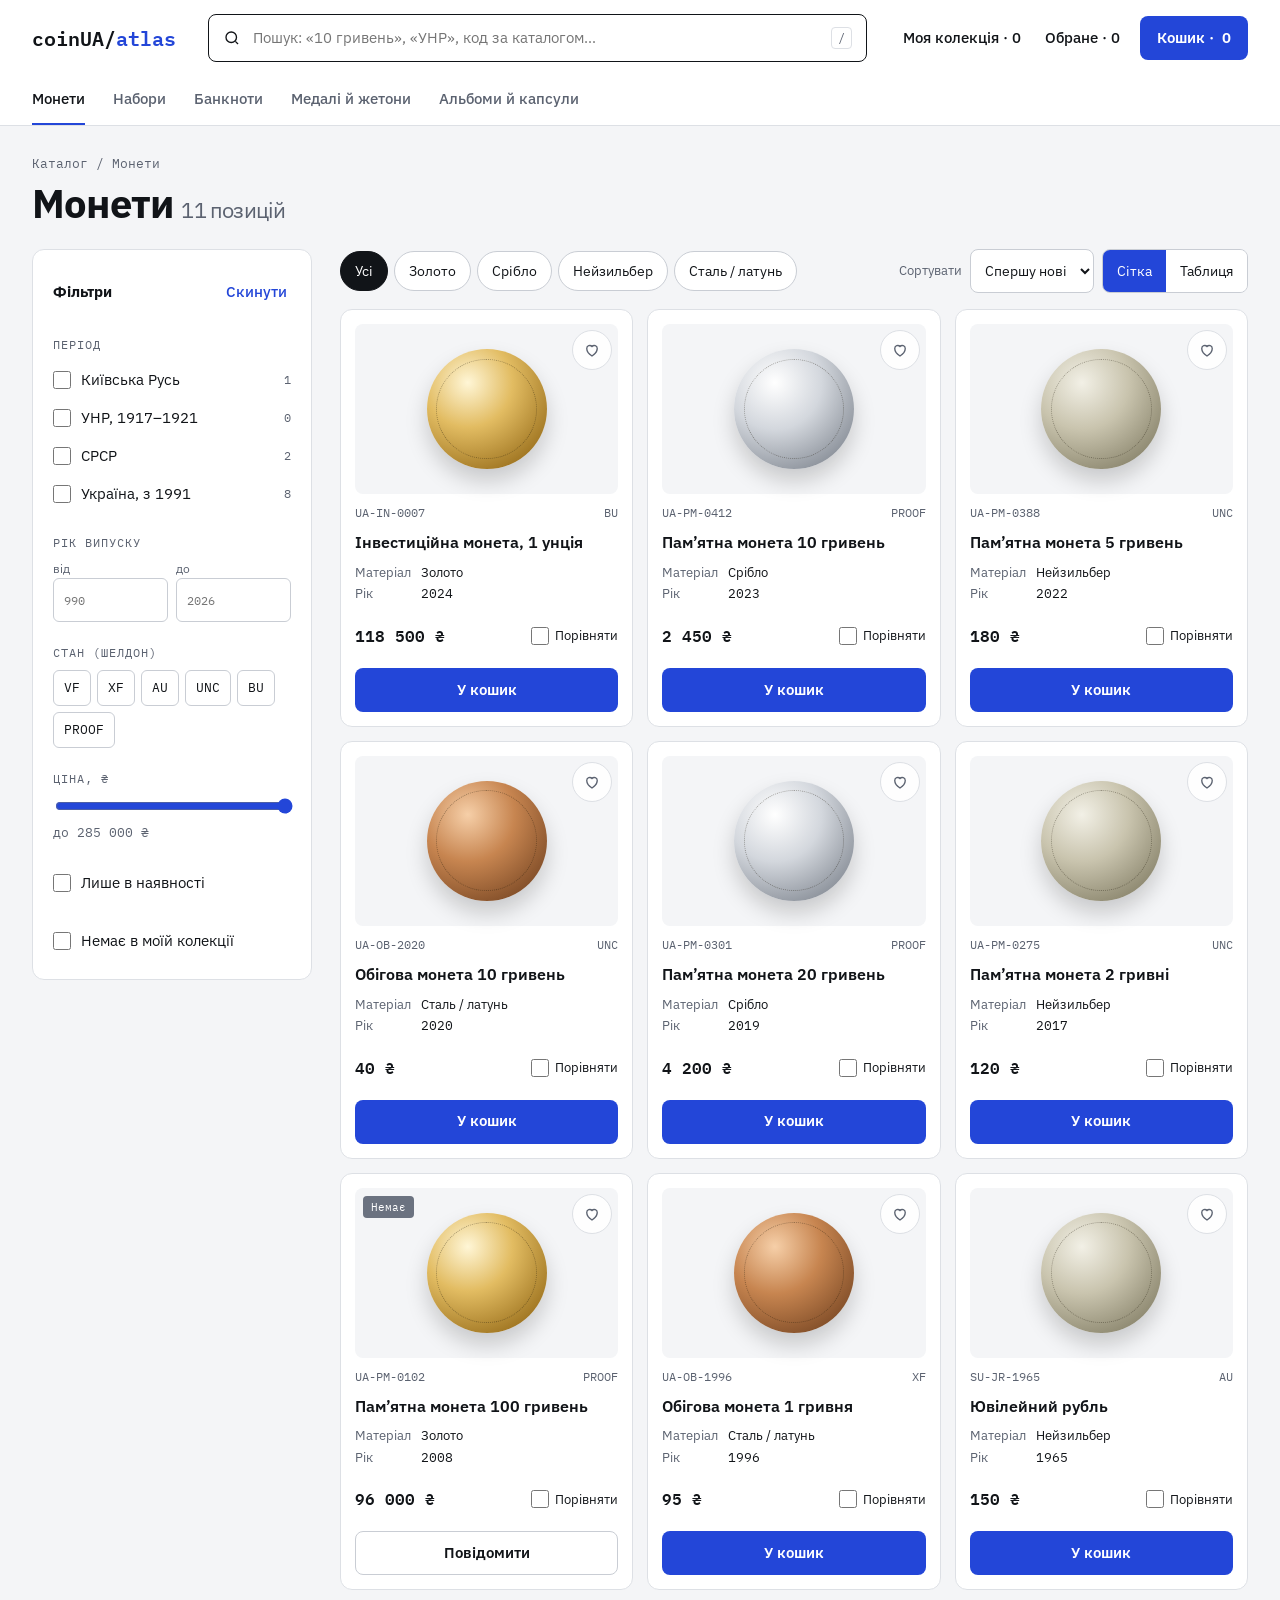
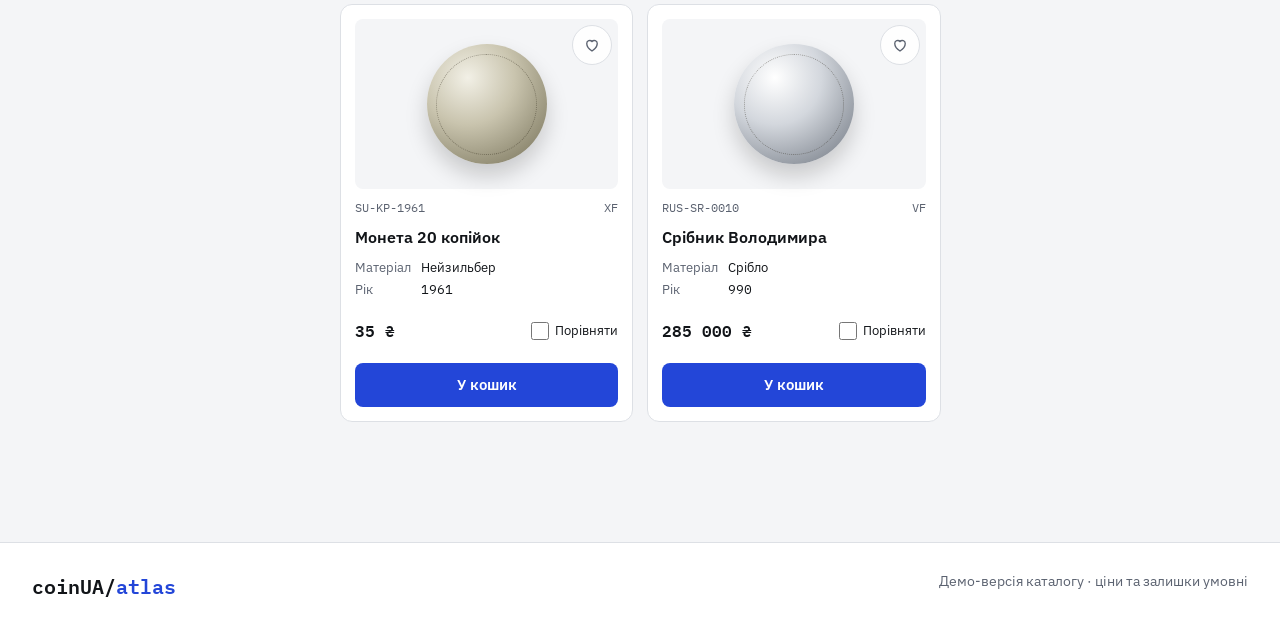
==== index.html @ 9664098b "CoinUA: каталог монет, наборів і банкнот (концепція «Атлас») Статичний сайт: пошук, фільтри, сортува" ====
<!doctype html>
<html lang="uk">
<head>
  <meta charset="utf-8">
  <meta name="viewport" content="width=device-width, initial-scale=1">
  <title>CoinUA — каталог монет, наборів і банкнот</title>
  <meta name="description" content="Інтернет-магазин монет, наборів монет і банкнот з детальним каталогом, фільтрами та порівнянням.">
  <link rel="preconnect" href="https://fonts.googleapis.com">
  <link rel="preconnect" href="https://fonts.gstatic.com" crossorigin>
  <link href="https://fonts.googleapis.com/css2?family=IBM+Plex+Sans:wght@400;500;600;700&family=IBM+Plex+Mono:wght@400;500;600&display=swap" rel="stylesheet">
  <link rel="stylesheet" href="css/styles.css">
</head>
<body>
  <a class="skip-link" href="#results">Перейти до каталогу</a>

  <header class="site-header">
    <div class="container header-top">
      <a href="./" class="logo">coinUA/<span>atlas</span></a>

      <label class="search">
        <svg width="18" height="18" viewBox="0 0 24 24" fill="none" stroke="currentColor" stroke-width="1.8" aria-hidden="true"><circle cx="11" cy="11" r="7"/><path d="M20 20l-3.5-3.5"/></svg>
        <span class="sr-only">Пошук у каталозі</span>
        <input id="search" type="search" placeholder="Пошук: «10 гривень», «УНР», код за каталогом…" autocomplete="off">
        <kbd aria-hidden="true">/</kbd>
      </label>

      <nav class="account" aria-label="Акаунт">
        <button type="button" class="link-btn" id="collectionBtn" aria-pressed="false">Моя колекція · <span data-count="collection">0</span></button>
        <button type="button" class="link-btn" id="favBtn" aria-pressed="false">Обране · <span data-count="fav">0</span></button>
        <button type="button" class="btn btn-primary" id="cartBtn">Кошик · <span data-count="cart">0</span></button>
      </nav>
    </div>
    <div class="container">
      <nav class="tabs" aria-label="Категорії" id="tabs"></nav>
    </div>
  </header>

  <main class="container page">
    <div class="crumbs" id="crumbs">Каталог / Монети</div>
    <div class="page-head">
      <h1><span id="pageTitle">Монети</span> <span class="count" id="resultCount"></span></h1>
      <button type="button" class="btn btn-outline filters-toggle" id="filtersToggle" aria-expanded="false" aria-controls="filters">Фільтри</button>
    </div>

    <div class="layout">
      <aside class="filters" id="filters" aria-label="Фільтри">
        <div class="filters-head">
          <b>Фільтри</b>
          <button type="button" class="link-btn accent" id="resetFilters">Скинути</button>
        </div>

        <fieldset>
          <legend>Період</legend>
          <div id="periodList" class="check-list"></div>
        </fieldset>

        <fieldset>
          <legend>Рік випуску</legend>
          <div class="range-pair">
            <label>від<input type="number" id="yearFrom" inputmode="numeric" placeholder="990"></label>
            <label>до<input type="number" id="yearTo" inputmode="numeric" placeholder="2026"></label>
          </div>
        </fieldset>

        <fieldset>
          <legend>Стан (Шелдон)</legend>
          <div id="gradeList" class="pill-list"></div>
        </fieldset>

        <fieldset>
          <legend>Ціна, ₴</legend>
          <input type="range" id="priceMax" aria-describedby="priceOut">
          <output id="priceOut" class="mono small"></output>
        </fieldset>

        <label class="check"><input type="checkbox" id="inStock"> Лише в наявності</label>
        <label class="check"><input type="checkbox" id="notOwned"> Немає в моїй колекції</label>
      </aside>

      <section class="results" id="results" aria-live="polite">
        <div class="toolbar">
          <div role="group" aria-label="Матеріал" class="chips" id="metalChips"></div>
          <div class="toolbar-right">
            <label class="sort">Сортувати
              <select id="sort">
                <option value="new">Спершу нові</option>
                <option value="price-asc">Ціна ↑</option>
                <option value="price-desc">Ціна ↓</option>
                <option value="year-asc">Рік: старіші</option>
                <option value="year-desc">Рік: новіші</option>
                <option value="name">За назвою</option>
              </select>
            </label>
            <div role="group" aria-label="Вигляд" class="segmented">
              <button type="button" data-view="grid" aria-pressed="true">Сітка</button>
              <button type="button" data-view="table" aria-pressed="false">Таблиця</button>
            </div>
          </div>
        </div>

        <div id="activeFilters" class="active-filters"></div>
        <div id="grid" class="grid"></div>
        <div id="tableWrap" class="table-wrap" hidden>
          <table class="table">
            <thead>
              <tr><th></th><th>Код</th><th>Назва</th><th>Матеріал</th><th>Рік</th><th>Стан</th><th>Ціна</th><th></th></tr>
            </thead>
            <tbody id="tableBody"></tbody>
          </table>
        </div>
        <div id="empty" class="empty" hidden>
          <p><b>Нічого не знайдено.</b> Спробуйте змінити або скинути фільтри.</p>
          <button type="button" class="btn btn-outline" data-action="reset">Скинути фільтри</button>
        </div>
      </section>
    </div>
  </main>

  <div class="compare-bar" id="compareBar" hidden>
    <div class="container compare-inner">
      <span>Обрано для порівняння: <b class="mono" id="compareCount">0</b> з 4</span>
      <div class="compare-actions">
        <button type="button" class="btn btn-ghost-dark" id="compareClear">Очистити</button>
        <button type="button" class="btn btn-light" id="compareOpen">Порівняти</button>
      </div>
    </div>
  </div>

  <footer class="site-footer">
    <div class="container footer-inner">
      <span class="logo">coinUA/<span>atlas</span></span>
      <span>Демо-версія каталогу · ціни та залишки умовні</span>
    </div>
  </footer>

  <!-- Картка товару -->
  <dialog id="productDialog" class="dialog" aria-labelledby="pdTitle">
    <div class="dialog-body" id="productBody"></div>
  </dialog>

  <!-- Порівняння -->
  <dialog id="compareDialog" class="dialog dialog-wide" aria-labelledby="cmpTitle">
    <div class="dialog-body">
      <div class="dialog-head">
        <h2 id="cmpTitle">Порівняння</h2>
        <button type="button" class="icon-btn" data-close aria-label="Закрити">✕</button>
      </div>
      <div class="table-wrap" id="compareTable"></div>
    </div>
  </dialog>

  <!-- Кошик -->
  <div class="drawer-backdrop" id="drawerBackdrop" hidden></div>
  <aside class="drawer" id="cartDrawer" aria-label="Кошик" aria-hidden="true">
    <div class="drawer-head">
      <h2 id="drawerTitle">Кошик</h2>
      <button type="button" class="icon-btn" id="cartClose" aria-label="Закрити кошик">✕</button>
    </div>
    <div class="drawer-content" id="cartContent"></div>
  </aside>

  <div class="toast" id="toast" role="status" aria-live="polite" hidden></div>

  <script src="js/data.js"></script>
  <script src="js/app.js"></script>
</body>
</html>
---- css/styles.css ----
:root {
  --bg: #F4F5F7;
  --surface: #FFFFFF;
  --ink: #111418;
  --muted: #5B6270;
  --line: #DDE0E5;
  --line-soft: #EEF0F3;
  --field: #C9CDD4;
  --accent: #2346D8;
  --accent-dark: #1A33A3;
  --accent-soft: #EDF1FF;
  --danger: #B42318;
  --radius: 12px;
  --sans: 'IBM Plex Sans', system-ui, -apple-system, 'Segoe UI', sans-serif;
  --mono: 'IBM Plex Mono', ui-monospace, Menlo, Consolas, monospace;

  --gold: radial-gradient(circle at 34% 28%, #FFF6D6 0%, #E2BC62 38%, #A47A26 78%, #6E4F12 100%);
  --silver: radial-gradient(circle at 34% 28%, #FFFFFF 0%, #D3D7DD 40%, #8E949D 80%, #5D636B 100%);
  --cuni: radial-gradient(circle at 34% 28%, #F2F0E6 0%, #C9C4AE 40%, #8F8A72 80%, #5E5A47 100%);
  --steel: radial-gradient(circle at 34% 28%, #F6CFA8 0%, #C78550 40%, #84502A 80%, #55311A 100%);
}

*, *::before, *::after { box-sizing: border-box; }
[hidden] { display: none !important; }
html { scroll-behavior: smooth; }
body {
  margin: 0;
  background: var(--bg);
  color: var(--ink);
  font-family: var(--sans);
  font-size: 15px;
  line-height: 1.5;
  -webkit-font-smoothing: antialiased;
}
button, input, select { font: inherit; color: inherit; }
button { cursor: pointer; }
a { color: var(--accent); }
a:hover { color: var(--accent-dark); }
:focus-visible { outline: 2px solid var(--accent); outline-offset: 2px; }

.sr-only { position: absolute; width: 1px; height: 1px; overflow: hidden; clip: rect(0 0 0 0); white-space: nowrap; }
.skip-link { position: absolute; left: -9999px; top: 8px; background: var(--ink); color: #fff; padding: 8px 12px; border-radius: 6px; z-index: 100; }
.skip-link:focus { left: 8px; }
.mono { font-family: var(--mono); }
.small { font-size: 13px; color: var(--muted); }

.container { max-width: 1360px; margin: 0 auto; padding-inline: 32px; }

/* Buttons */
.btn {
  display: inline-flex; align-items: center; justify-content: center; gap: 8px;
  min-height: 44px; padding: 0 16px; border-radius: 8px; border: 1px solid transparent;
  font-weight: 600; text-decoration: none; white-space: nowrap;
  transition: background .15s, border-color .15s, color .15s;
}
.btn-primary { background: var(--accent); color: #fff; }
.btn-primary:hover { background: var(--accent-dark); color: #fff; }
.btn-primary:disabled { background: var(--field); cursor: not-allowed; }
.btn-outline { background: var(--surface); border-color: var(--field); }
.btn-outline:hover { border-color: var(--ink); }
.btn-light { background: #fff; color: var(--ink); }
.btn-ghost-dark { background: none; color: #fff; border-color: #5B6270; }
.btn-block { width: 100%; }
.link-btn { background: none; border: 0; padding: 0 4px; min-height: 44px; font-weight: 500; color: var(--ink); }
.link-btn:hover, .link-btn[aria-pressed="true"] { color: var(--accent); }
.link-btn.accent { color: var(--accent); }
.icon-btn { width: 44px; height: 44px; border-radius: 8px; border: 1px solid var(--line); background: var(--surface); display: inline-flex; align-items: center; justify-content: center; font-size: 16px; }
.icon-btn:hover { border-color: var(--ink); }

/* Header */
.site-header { background: var(--surface); border-bottom: 1px solid var(--line); position: sticky; top: 0; z-index: 20; }
.header-top { display: flex; flex-wrap: wrap; align-items: center; gap: 12px 32px; padding-block: 14px; }
.logo { font-family: var(--mono); font-weight: 600; font-size: 20px; color: var(--ink); text-decoration: none; }
.logo span { color: var(--accent); }
.logo:hover { color: var(--ink); }
.search {
  flex: 1 1 420px; display: flex; align-items: center; gap: 10px; height: 48px; padding: 0 14px;
  border: 1.5px solid var(--ink); border-radius: 8px; background: var(--surface);
}
.search:focus-within { border-color: var(--accent); box-shadow: 0 0 0 3px var(--accent-soft); }
.search input { flex: 1; min-width: 0; border: 0; outline: none; background: none; }
.search kbd { font-family: var(--mono); font-size: 12px; color: var(--muted); border: 1px solid var(--line); border-radius: 4px; padding: 1px 6px; }
.account { display: flex; align-items: center; gap: 16px; }
.tabs { display: flex; gap: 4px 28px; overflow-x: auto; scrollbar-width: none; }
.tabs::-webkit-scrollbar { display: none; }
.tab {
  background: none; border: 0; border-bottom: 2px solid transparent; padding: 12px 0; min-height: 44px;
  color: var(--muted); font-weight: 500; white-space: nowrap;
}
.tab:hover { color: var(--ink); }
.tab[aria-current="page"] { color: var(--ink); border-bottom-color: var(--accent); }

/* Page */
.page { padding-top: 28px; padding-bottom: 120px; }
.crumbs { font-family: var(--mono); font-size: 13px; color: var(--muted); margin-bottom: 8px; }
.page-head { display: flex; align-items: center; justify-content: space-between; gap: 16px; margin-bottom: 24px; }
.page-head h1 { margin: 0; font-size: 40px; font-weight: 700; letter-spacing: -0.02em; line-height: 1.1; }
.page-head .count { font-weight: 400; color: var(--muted); font-size: 22px; white-space: nowrap; }
.filters-toggle { display: none; }

.layout { display: flex; gap: 28px; align-items: flex-start; }

/* Filters */
.filters {
  flex: 0 0 280px; position: sticky; top: 140px;
  max-height: calc(100vh - 160px); overflow-y: auto;
  background: var(--surface); border: 1px solid var(--line); border-radius: var(--radius);
  padding: 20px; display: flex; flex-direction: column; gap: 22px;
}
.filters-head { display: flex; justify-content: space-between; align-items: center; }
fieldset { border: 0; padding: 0; margin: 0; min-width: 0; }
legend { font-family: var(--mono); font-size: 12px; text-transform: uppercase; letter-spacing: .08em; color: var(--muted); margin-bottom: 8px; padding: 0; }
.check-list { display: flex; flex-direction: column; gap: 2px; }
.check { display: flex; align-items: center; gap: 10px; min-height: 36px; cursor: pointer; }
.check input, .cmp input { width: 18px; height: 18px; accent-color: var(--accent); margin: 0; }
.check .num { margin-left: auto; font-family: var(--mono); font-size: 12px; color: var(--muted); }
.range-pair { display: flex; gap: 8px; }
.range-pair label { flex: 1; font-size: 12px; color: var(--muted); }
.range-pair input { width: 100%; height: 44px; border: 1px solid var(--field); border-radius: 6px; padding: 0 10px; font-family: var(--mono); background: var(--surface); }
.pill-list { display: flex; flex-wrap: wrap; gap: 6px; }
.pill {
  min-height: 36px; padding: 0 10px; border-radius: 6px; border: 1px solid var(--field); background: var(--surface);
  font-family: var(--mono); font-size: 13px;
}
.pill[aria-pressed="true"] { border: 1.5px solid var(--accent); background: var(--accent-soft); color: var(--accent); }
input[type="range"] { width: 100%; accent-color: var(--accent); }

/* Results */
.results { flex: 1 1 auto; min-width: 0; display: flex; flex-direction: column; gap: 16px; }
.toolbar { display: flex; flex-wrap: wrap; justify-content: space-between; gap: 12px; align-items: center; }
.toolbar-right { display: flex; gap: 8px; align-items: center; flex-wrap: wrap; }
.chips { display: flex; flex-wrap: wrap; gap: 6px; }
.chip { min-height: 40px; padding: 0 14px; border-radius: 999px; background: var(--surface); border: 1px solid var(--field); font-size: 14px; }
.chip:hover { border-color: var(--ink); }
.chip[aria-pressed="true"] { background: var(--ink); color: #fff; border-color: var(--ink); }
.sort { font-size: 13px; color: var(--muted); display: flex; align-items: center; gap: 8px; }
.sort select { height: 44px; border: 1px solid var(--field); border-radius: 8px; padding: 0 10px; background: var(--surface); color: var(--ink); font-size: 14px; }
.segmented { display: flex; border: 1px solid var(--field); border-radius: 8px; overflow: hidden; }
.segmented button { height: 42px; padding: 0 14px; border: 0; background: var(--surface); font-size: 14px; }
.segmented button[aria-pressed="true"] { background: var(--accent); color: #fff; }

.active-filters { display: flex; flex-wrap: wrap; gap: 6px; }
.active-filters:empty { display: none; }
.tag { display: inline-flex; align-items: center; gap: 6px; min-height: 32px; padding: 0 6px 0 12px; border-radius: 999px; background: var(--accent-soft); color: var(--accent); border: 0; font-size: 13px; }
.tag span { font-size: 15px; line-height: 1; padding: 0 4px; }

.grid { display: grid; grid-template-columns: repeat(auto-fill, minmax(220px, 1fr)); gap: 14px; }
.card {
  position: relative; background: var(--surface); border: 1px solid var(--line); border-radius: var(--radius);
  padding: 14px; display: flex; flex-direction: column; gap: 10px; transition: border-color .15s, box-shadow .15s;
}
.card:hover { border-color: var(--field); box-shadow: 0 6px 20px rgba(17,20,24,.06); }
.card-media { height: 170px; background: var(--bg); border-radius: 8px; display: flex; align-items: center; justify-content: center; border: 0; width: 100%; padding: 0; position: relative; }
.card-meta { font-family: var(--mono); font-size: 12px; color: var(--muted); display: flex; justify-content: space-between; gap: 8px; }
.card h3 { margin: 0; font-size: 16px; font-weight: 600; line-height: 1.3; }
.card h3 button { all: unset; cursor: pointer; }
.card h3 button:hover { color: var(--accent); }
.card h3 button:focus-visible { outline: 2px solid var(--accent); outline-offset: 2px; border-radius: 2px; }
.specs { margin: 0; display: grid; grid-template-columns: auto 1fr; gap: 2px 10px; font-size: 13px; }
.specs dt { color: var(--muted); }
.specs dd { margin: 0; }
.card-foot { margin-top: auto; display: flex; justify-content: space-between; align-items: center; gap: 8px; }
.price { font-family: var(--mono); font-weight: 600; font-size: 16px; }
.cmp { display: flex; align-items: center; gap: 6px; font-size: 13px; min-height: 44px; cursor: pointer; }
.card-actions { display: flex; gap: 8px; }
.card-actions .btn { flex: 1; }
.fav-btn { position: absolute; top: 20px; right: 20px; z-index: 1; width: 40px; height: 40px; border-radius: 50%; background: rgba(255,255,255,.9); border: 1px solid var(--line); display: inline-flex; align-items: center; justify-content: center; color: var(--muted); }
.fav-btn[aria-pressed="true"] { color: var(--danger); }
.fav-btn[aria-pressed="true"] svg { fill: currentColor; }
.badge { position: absolute; left: 8px; top: 8px; font-family: var(--mono); font-size: 11px; padding: 3px 8px; border-radius: 4px; background: var(--ink); color: #fff; }
.badge.out { background: #6B7280; }
.badge.owned { left: auto; right: 8px; top: auto; bottom: 8px; background: var(--accent); }

/* Item visuals */
.coin { width: 120px; height: 120px; border-radius: 50%; box-shadow: 0 12px 22px rgba(0,0,0,.18); display: flex; align-items: center; justify-content: center; }
.coin::after { content: ''; width: 84%; height: 84%; border-radius: 50%; border: 1.5px dotted rgba(30,24,10,.35); }
.coin.gold { background: var(--gold); }
.coin.silver { background: var(--silver); }
.coin.cuni { background: var(--cuni); }
.coin.steel { background: var(--steel); }
.note { width: 180px; height: 90px; border-radius: 4px; box-shadow: 0 12px 22px rgba(0,0,0,.15); position: relative;
  background: repeating-linear-gradient(135deg, hsl(var(--h) 45% 82%) 0 6px, hsl(var(--h) 40% 74%) 6px 12px); }
.note::after { content: ''; position: absolute; inset: 8px; border: 1px solid rgba(0,0,0,.18); border-radius: 2px; }
.set { width: 180px; height: 120px; border-radius: 10px; background: var(--ink); display: grid; grid-template-columns: repeat(3, 36px); gap: 10px; align-content: center; justify-content: center; box-shadow: 0 12px 22px rgba(0,0,0,.18); }
.set i { width: 36px; height: 36px; border-radius: 50%; }
.set i:nth-child(3n+1) { background: var(--silver); }
.set i:nth-child(3n+2) { background: var(--steel); }
.set i:nth-child(3n) { background: var(--gold); }
.album { width: 120px; height: 140px; border-radius: 6px 12px 12px 6px; background: #1F2A44; box-shadow: 0 12px 22px rgba(0,0,0,.2); position: relative; }
.album::before { content: ''; position: absolute; left: 10px; top: 0; bottom: 0; width: 3px; background: rgba(255,255,255,.2); }
.album::after { content: ''; position: absolute; inset: 30px 24px; border: 1.5px solid #C9A45C; border-radius: 4px; }
.thumb { transform: scale(.34); transform-origin: center; }
.thumb-cell { width: 56px; height: 44px; display: flex; align-items: center; justify-content: center; overflow: hidden; }
.big .coin { width: 240px; height: 240px; }
.big .note { width: 320px; height: 160px; }
.big .set { transform: scale(1.5); }
.big .album { transform: scale(1.4); }

/* Table */
.table-wrap { background: var(--surface); border: 1px solid var(--line); border-radius: var(--radius); overflow-x: auto; }
.table { width: 100%; border-collapse: collapse; font-size: 14px; min-width: 760px; }
.table th { text-align: left; font-family: var(--mono); font-size: 12px; color: var(--muted); text-transform: uppercase; letter-spacing: .06em; font-weight: 500; padding: 12px 14px; border-bottom: 1px solid var(--line); white-space: nowrap; }
.table td { padding: 8px 14px; border-bottom: 1px solid var(--line-soft); vertical-align: middle; }
.table tr:last-child td { border-bottom: 0; }
.table .mono { color: var(--muted); }
.table .name-btn { all: unset; cursor: pointer; font-weight: 600; }
.table .name-btn:hover { color: var(--accent); }
.table .name-btn:focus-visible { outline: 2px solid var(--accent); }

.empty { background: var(--surface); border: 1px dashed var(--field); border-radius: var(--radius); padding: 48px; text-align: center; }

/* Compare bar */
.compare-bar { position: fixed; left: 0; right: 0; bottom: 0; background: var(--ink); color: #fff; z-index: 30; }
.compare-inner { padding-block: 12px; display: flex; flex-wrap: wrap; gap: 12px 24px; align-items: center; justify-content: space-between; }
.compare-actions { display: flex; gap: 8px; }

/* Footer */
.site-footer { border-top: 1px solid var(--line); background: var(--surface); }
.footer-inner { padding-block: 28px; display: flex; flex-wrap: wrap; justify-content: space-between; gap: 12px; color: var(--muted); font-size: 14px; }

/* Dialogs */
.dialog { border: 0; padding: 0; border-radius: 16px; width: min(920px, calc(100vw - 32px)); max-height: calc(100vh - 48px); box-shadow: 0 24px 80px rgba(0,0,0,.25); }
.dialog-wide { width: min(1100px, calc(100vw - 32px)); }
.dialog::backdrop { background: rgba(17,20,24,.5); }
.dialog-body { padding: 28px; }
.dialog-head { display: flex; justify-content: space-between; align-items: center; gap: 16px; margin-bottom: 16px; }
.dialog-head h2 { margin: 0; font-size: 24px; }
.pd { display: flex; flex-wrap: wrap; gap: 32px; }
.pd-media { flex: 1 1 340px; min-height: 340px; background: var(--bg); border-radius: 12px; display: flex; align-items: center; justify-content: center; }
.pd-info { flex: 1 1 340px; display: flex; flex-direction: column; gap: 14px; min-width: 0; }
.pd-info h2 { margin: 0; font-size: 28px; line-height: 1.15; letter-spacing: -0.01em; }
.pd-info .specs { font-size: 14px; gap: 6px 16px; padding: 14px 0; border-block: 1px solid var(--line); }
.pd-price { font-family: var(--mono); font-size: 28px; font-weight: 600; }
.stock-ok { color: #067647; font-size: 14px; }
.stock-no { color: var(--danger); font-size: 14px; }
.pd-actions { display: flex; flex-wrap: wrap; gap: 8px; }
.pd-actions .btn-primary { flex: 1 1 200px; }
.compare-table th:first-child, .compare-table td:first-child { color: var(--muted); font-family: var(--mono); font-size: 12px; text-transform: uppercase; white-space: nowrap; }
.compare-table td { min-width: 180px; }
.compare-table .diff { background: #FFF8E6; }

/* Drawer */
.drawer-backdrop { position: fixed; inset: 0; background: rgba(17,20,24,.45); z-index: 40; }
.drawer {
  position: fixed; top: 0; right: 0; bottom: 0; width: min(440px, 100vw); background: var(--surface); z-index: 41;
  display: flex; flex-direction: column; transform: translateX(100%); transition: transform .25s ease; visibility: hidden;
}
.drawer.open { transform: none; visibility: visible; }
.drawer-head { display: flex; justify-content: space-between; align-items: center; padding: 20px 24px; border-bottom: 1px solid var(--line); }
.drawer-head h2 { margin: 0; font-size: 22px; }
.drawer-content { flex: 1; overflow-y: auto; padding: 16px 24px 24px; display: flex; flex-direction: column; gap: 16px; }
.cart-item { display: grid; grid-template-columns: 56px 1fr auto; gap: 12px; align-items: center; padding-bottom: 14px; border-bottom: 1px solid var(--line-soft); }
.cart-item .name { font-weight: 600; font-size: 14px; line-height: 1.3; }
.qty { display: inline-flex; align-items: center; border: 1px solid var(--field); border-radius: 8px; margin-top: 6px; }
.qty button { width: 36px; height: 36px; border: 0; background: none; font-size: 16px; }
.qty span { min-width: 28px; text-align: center; font-family: var(--mono); }
.remove { background: none; border: 0; color: var(--muted); font-size: 13px; min-height: 36px; text-decoration: underline; }
.cart-total { display: flex; justify-content: space-between; align-items: baseline; font-size: 18px; padding-top: 4px; }
.cart-total b { font-family: var(--mono); font-size: 22px; }
.form { display: flex; flex-direction: column; gap: 14px; }
.field { display: flex; flex-direction: column; gap: 6px; font-size: 13px; color: var(--muted); }
.field input, .field select { height: 46px; border: 1px solid var(--field); border-radius: 8px; padding: 0 12px; color: var(--ink); background: var(--surface); font-size: 15px; }
.field input:invalid:not(:placeholder-shown) { border-color: var(--danger); }
.radio-group { display: flex; flex-direction: column; gap: 6px; border: 0; padding: 0; margin: 0; }
.radio { display: flex; align-items: center; gap: 10px; min-height: 44px; padding: 0 12px; border: 1px solid var(--field); border-radius: 8px; cursor: pointer; color: var(--ink); font-size: 15px; }
.radio:has(input:checked) { border-color: var(--accent); background: var(--accent-soft); }
.radio input { accent-color: var(--accent); }
.success { text-align: center; padding: 40px 0; display: flex; flex-direction: column; gap: 12px; align-items: center; }
.success .check-icon { width: 64px; height: 64px; border-radius: 50%; background: var(--accent-soft); color: var(--accent); display: flex; align-items: center; justify-content: center; }

/* Toast */
.toast { position: fixed; left: 50%; bottom: 88px; transform: translateX(-50%); background: var(--ink); color: #fff; padding: 12px 18px; border-radius: 10px; z-index: 60; font-size: 14px; box-shadow: 0 10px 30px rgba(0,0,0,.25); }

/* Responsive */
@media (max-width: 960px) {
  .container { padding-inline: 20px; }
  .filters-toggle { display: inline-flex; }
  .layout { display: block; }
  .filters { position: static; max-height: none; margin-bottom: 20px; display: none; }
  .filters.open { display: flex; }
  .page-head h1 { font-size: 30px; }
  .page-head .count { font-size: 18px; }
  .site-header { position: static; }
}
@media (max-width: 560px) {
  .account { width: 100%; justify-content: space-between; gap: 8px; }
  .search kbd { display: none; }
  .grid { grid-template-columns: repeat(2, minmax(0, 1fr)); gap: 10px; }
  .card { padding: 10px; }
  .card-media { height: 130px; }
  .coin { width: 90px; height: 90px; }
  .note { width: 130px; height: 66px; }
  .set { transform: scale(.75); }
  .card-foot { flex-direction: column; align-items: stretch; }
  .dialog-body { padding: 20px; }
  .toolbar-right { width: 100%; justify-content: space-between; }
}
@media (prefers-reduced-motion: reduce) {
  * { transition: none !important; scroll-behavior: auto !important; }
}
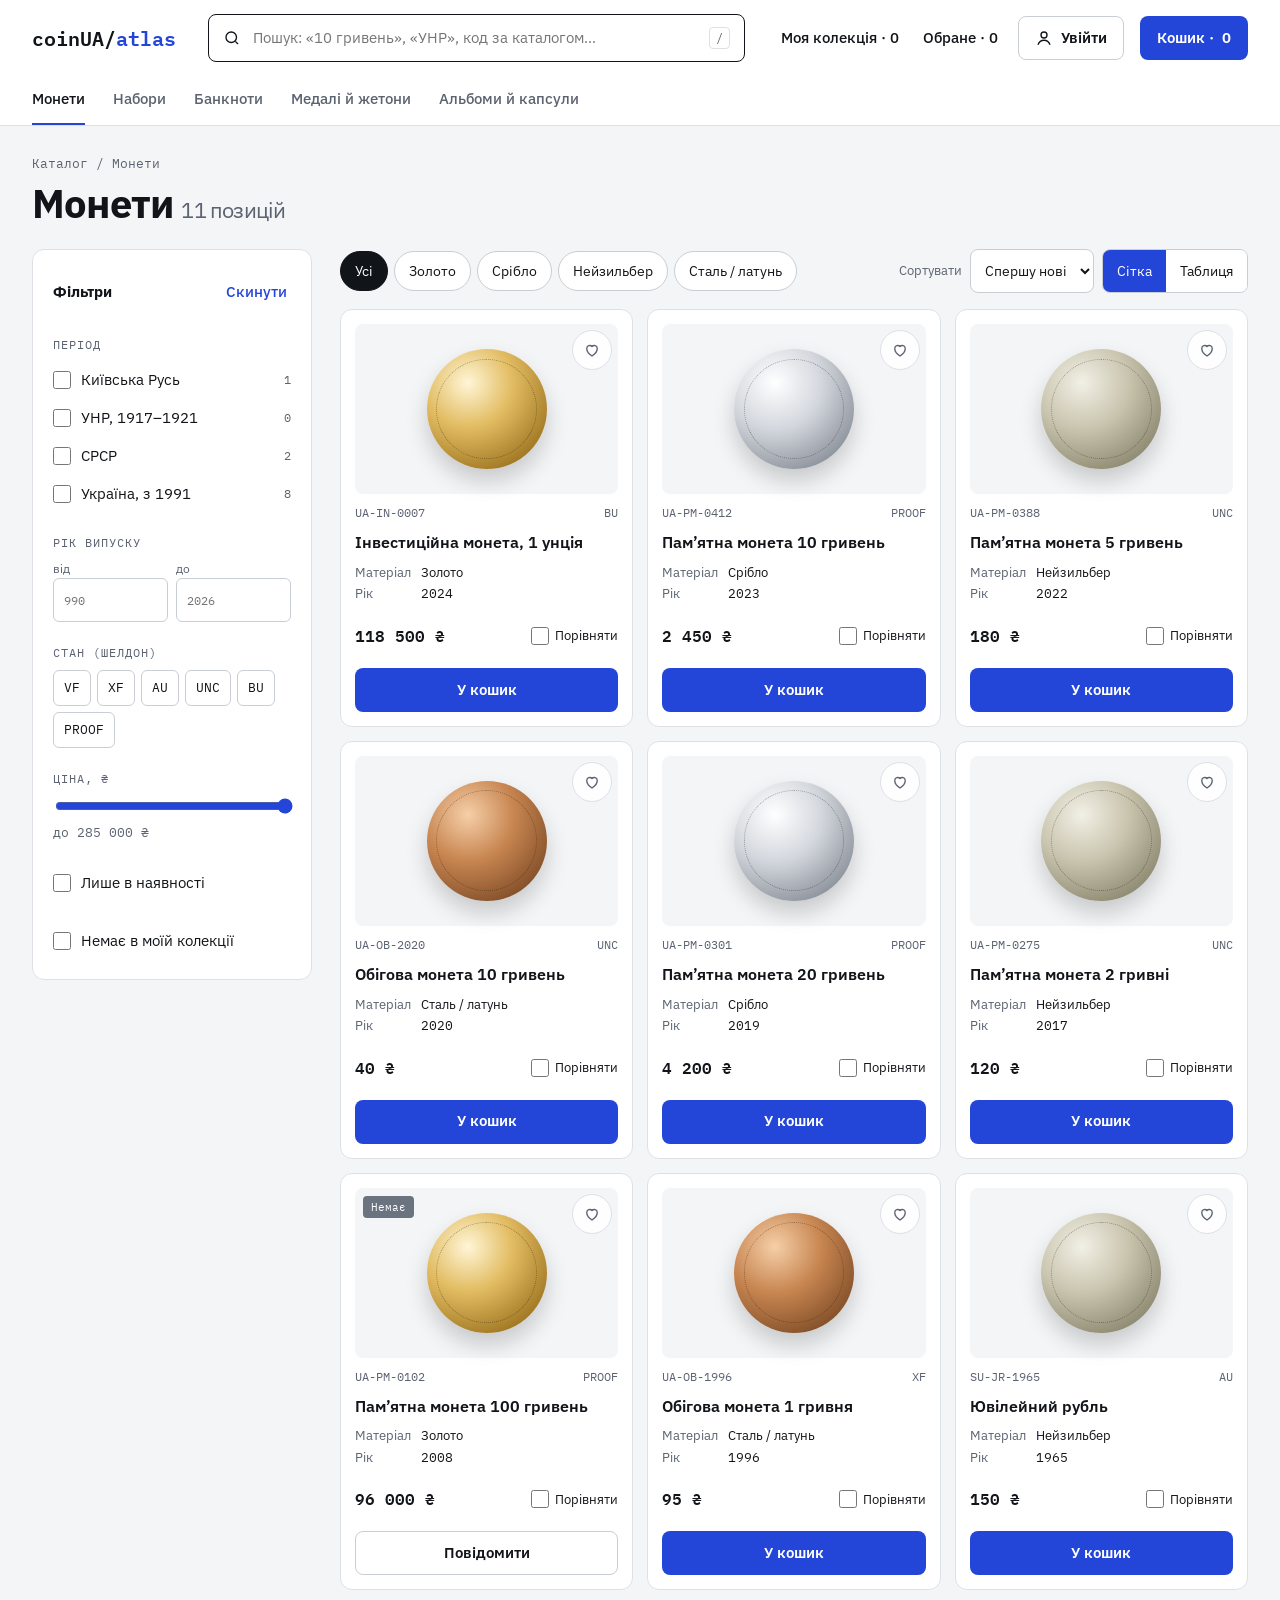
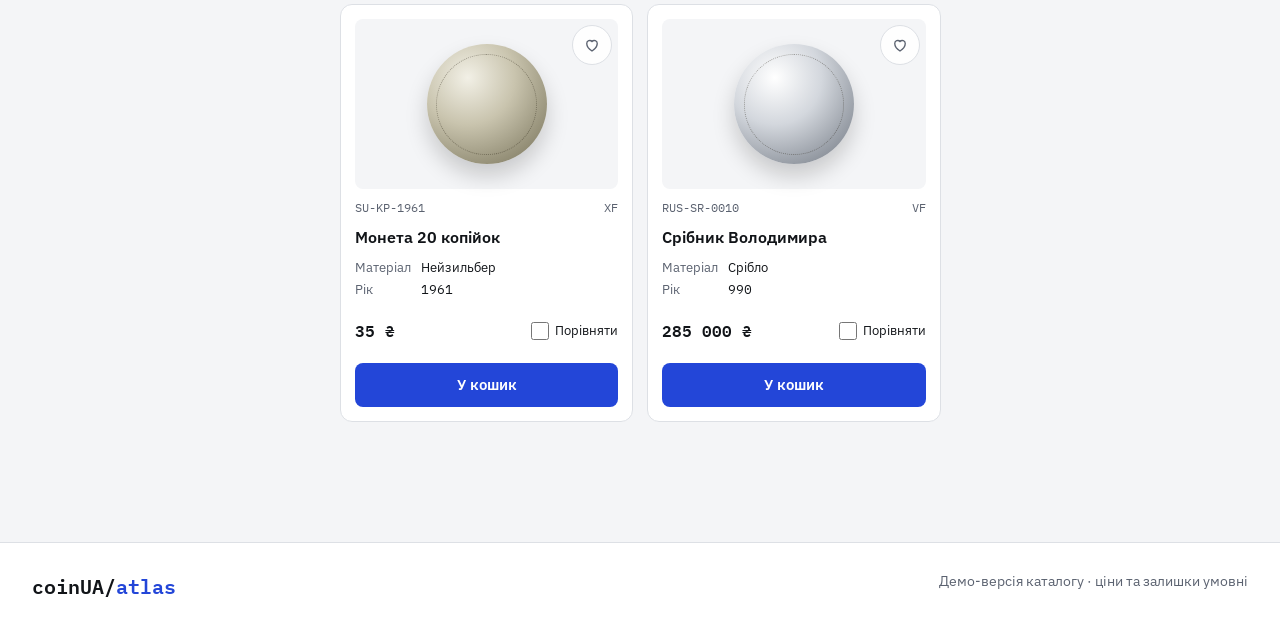
==== commit 2c077c4a: "Особистий кабінет: реєстрація й вхід за поштою або телефоном з паролем - Модуль авторизації з двома " ====
--- a/index.html
+++ b/index.html
@@ -27,6 +27,7 @@
       <nav class="account" aria-label="Акаунт">
         <button type="button" class="link-btn" id="collectionBtn" aria-pressed="false">Моя колекція · <span data-count="collection">0</span></button>
         <button type="button" class="link-btn" id="favBtn" aria-pressed="false">Обране · <span data-count="fav">0</span></button>
+        <span data-auth-slot class="auth-slot"></span>
         <button type="button" class="btn btn-primary" id="cartBtn">Кошик · <span data-count="cart">0</span></button>
       </nav>
     </div>
@@ -162,6 +163,8 @@
   <div class="toast" id="toast" role="status" aria-live="polite" hidden></div>
 
   <script src="js/data.js"></script>
+  <script src="js/config.js"></script>
+  <script src="js/auth.js"></script>
   <script src="js/app.js"></script>
 </body>
 </html>
--- a/css/styles.css
+++ b/css/styles.css
@@ -260,7 +260,7 @@
 .form { display: flex; flex-direction: column; gap: 14px; }
 .field { display: flex; flex-direction: column; gap: 6px; font-size: 13px; color: var(--muted); }
 .field input, .field select { height: 46px; border: 1px solid var(--field); border-radius: 8px; padding: 0 12px; color: var(--ink); background: var(--surface); font-size: 15px; }
-.field input:invalid:not(:placeholder-shown) { border-color: var(--danger); }
+.field input:user-invalid, .pw-wrap input:user-invalid { border-color: var(--danger); }
 .radio-group { display: flex; flex-direction: column; gap: 6px; border: 0; padding: 0; margin: 0; }
 .radio { display: flex; align-items: center; gap: 10px; min-height: 44px; padding: 0 12px; border: 1px solid var(--field); border-radius: 8px; cursor: pointer; color: var(--ink); font-size: 15px; }
 .radio:has(input:checked) { border-color: var(--accent); background: var(--accent-soft); }
@@ -298,3 +298,70 @@
 @media (prefers-reduced-motion: reduce) {
   * { transition: none !important; scroll-behavior: auto !important; }
 }
+
+/* ---------- Авторизація ---------- */
+.auth-slot { display: contents; }
+.account-btn { gap: 8px; }
+.account-btn span { max-width: 140px; overflow: hidden; text-overflow: ellipsis; }
+.dialog-auth { width: min(460px, calc(100vw - 32px)); }
+.auth-tabs { display: grid; grid-template-columns: 1fr 1fr; background: var(--bg); border-radius: 10px; padding: 4px; margin-bottom: 18px; }
+.auth-tabs button { min-height: 40px; border: 0; border-radius: 8px; background: none; font-weight: 600; color: var(--muted); }
+.auth-tabs button[aria-selected="true"] { background: var(--surface); color: var(--ink); box-shadow: 0 1px 3px rgba(17,20,24,.12); }
+.auth-msg { margin: 0 0 14px; padding: 10px 12px; border-radius: 8px; font-size: 14px; }
+.auth-msg.error { background: #FEF3F2; color: var(--danger); }
+.auth-msg.info { background: var(--accent-soft); color: var(--accent-dark); }
+.auth-note { margin: 16px 0 0; padding: 10px 12px; border-radius: 8px; background: var(--bg); color: var(--muted); font-size: 13px; }
+.hint { font-size: 12px; color: var(--muted); }
+.pw-wrap { position: relative; display: flex; }
+.pw-wrap input { flex: 1; padding-right: 48px; height: 46px; border: 1px solid var(--field); border-radius: 8px; padding-left: 12px; color: var(--ink); background: var(--surface); font-size: 15px; width: 100%; }
+.pw-toggle { position: absolute; right: 2px; top: 1px; width: 44px; height: 44px; border: 0; background: none; color: var(--muted); display: flex; align-items: center; justify-content: center; }
+.pw-toggle[aria-pressed="true"] { color: var(--accent); }
+.otp-input { font-family: var(--mono); font-size: 22px !important; letter-spacing: .4em; text-align: center; }
+.field input[readonly] { background: var(--bg); color: var(--muted); }
+
+/* ---------- Кабінет ---------- */
+.acc-guest { display: flex; flex-wrap: wrap; gap: 28px; align-items: stretch; padding-top: 12px; }
+.acc-guest-card { flex: 1 1 420px; background: var(--surface); border: 1px solid var(--line); border-radius: var(--radius); padding: 36px; }
+.acc-guest-card h1 { margin: 0 0 10px; font-size: 36px; letter-spacing: -0.02em; }
+.acc-guest-card p { margin: 0 0 24px; color: var(--muted); font-size: 17px; }
+.acc-guest-actions { display: flex; flex-wrap: wrap; gap: 10px; }
+.acc-benefits { flex: 1 1 320px; list-style: none; margin: 0; padding: 0; display: flex; flex-direction: column; gap: 12px; }
+.acc-benefits li { background: var(--surface); border: 1px solid var(--line); border-radius: var(--radius); padding: 18px 20px; display: flex; flex-direction: column; gap: 2px; }
+.acc-benefits span { color: var(--muted); font-size: 14px; }
+.acc-head { display: flex; align-items: center; gap: 16px; margin-bottom: 24px; }
+.acc-head h1 { margin: 0; font-size: 32px; letter-spacing: -0.02em; line-height: 1.15; }
+.avatar { width: 56px; height: 56px; border-radius: 50%; background: var(--accent); color: #fff; font-size: 24px; font-weight: 600; display: flex; align-items: center; justify-content: center; flex: 0 0 auto; }
+.acc-nav { flex: 0 0 240px; background: var(--surface); border: 1px solid var(--line); border-radius: var(--radius); padding: 8px; display: flex; flex-direction: column; gap: 2px; }
+.acc-nav a { display: flex; justify-content: space-between; align-items: center; min-height: 44px; padding: 0 12px; border-radius: 8px; color: var(--ink); text-decoration: none; font-weight: 500; }
+.acc-nav a:hover { background: var(--bg); }
+.acc-nav a[aria-current="page"] { background: var(--accent-soft); color: var(--accent); }
+.acc-nav .num { font-family: var(--mono); font-size: 12px; color: var(--muted); }
+.acc-panel { flex: 1 1 auto; min-width: 0; background: var(--surface); border: 1px solid var(--line); border-radius: var(--radius); padding: 28px; }
+.acc-panel h2 { margin: 0 0 20px; font-size: 24px; }
+.acc-panel h2 .count { font-weight: 400; color: var(--muted); font-size: 18px; }
+.acc-panel .empty { border-style: dashed; }
+.acc-form { max-width: 520px; }
+.acc-fieldset { display: flex; flex-direction: column; gap: 14px; border: 0; padding: 0; margin: 6px 0 0; }
+.acc-signout { margin-top: 32px; padding-top: 20px; border-top: 1px solid var(--line); display: flex; flex-wrap: wrap; gap: 12px; justify-content: space-between; align-items: center; max-width: 520px; }
+.orders { display: flex; flex-direction: column; gap: 14px; }
+.order { border: 1px solid var(--line); border-radius: var(--radius); padding: 18px; display: flex; flex-direction: column; gap: 12px; }
+.order-head { display: flex; justify-content: space-between; align-items: center; gap: 12px; flex-wrap: wrap; }
+.status { font-size: 12px; font-weight: 600; padding: 4px 10px; border-radius: 999px; background: var(--accent-soft); color: var(--accent-dark); }
+.order-items { list-style: none; margin: 0; padding: 0; display: flex; flex-direction: column; gap: 6px; font-size: 14px; }
+.order-items li { display: flex; justify-content: space-between; gap: 12px; }
+.order-foot { display: flex; justify-content: space-between; align-items: flex-end; gap: 12px; flex-wrap: wrap; padding-top: 12px; border-top: 1px solid var(--line-soft); }
+.order-total b { font-size: 18px; margin-left: 6px; }
+
+@media (max-width: 960px) {
+  .acc-layout { display: flex; flex-direction: column; gap: 16px; }
+  .acc-nav { flex: none; width: 100%; flex-direction: row; overflow-x: auto; }
+  .acc-nav a { white-space: nowrap; gap: 8px; }
+  .acc-panel { width: 100%; padding: 20px; }
+}
+@media (max-width: 560px) {
+  .account-btn span { display: none; }
+}
+.account-nav-top { margin-left: auto; }
+@media (max-width: 560px) { .account-nav-top { margin-left: 0; } }
+.account .link-btn { white-space: nowrap; }
+@media (max-width: 560px) { .account .link-btn { font-size: 14px; } }
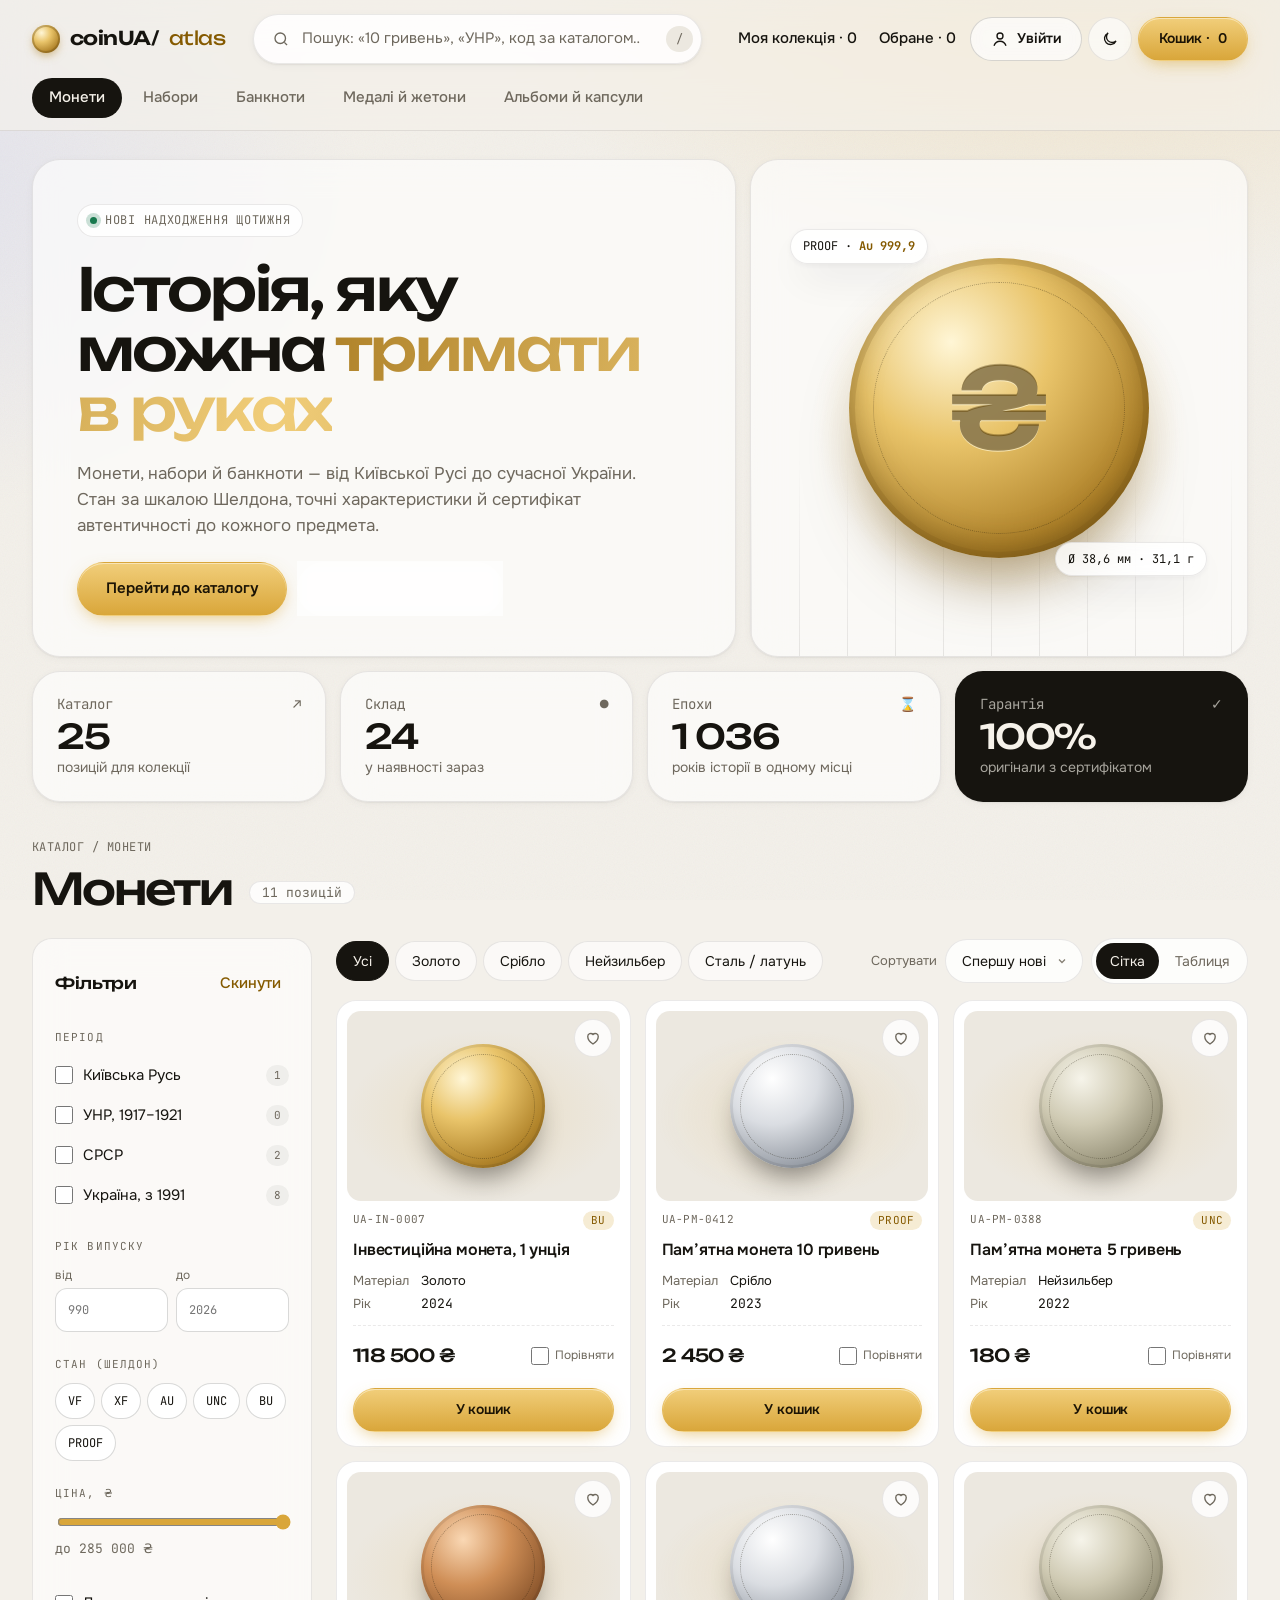
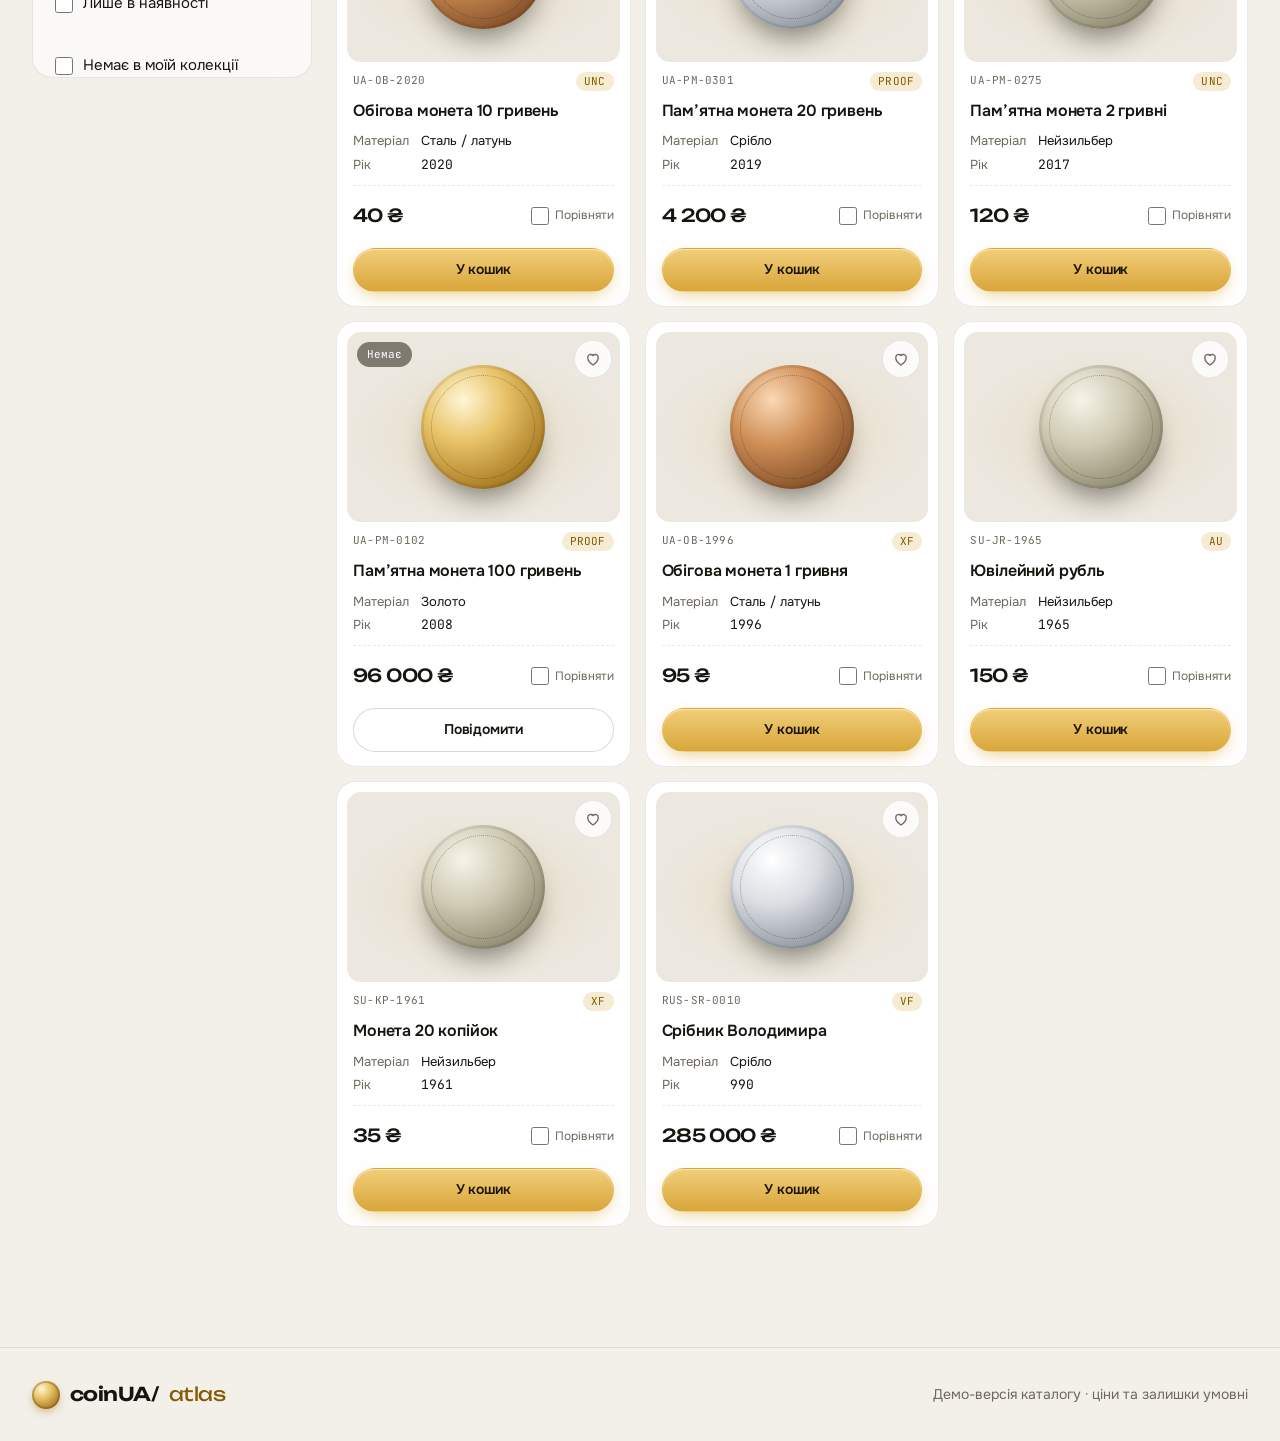
==== commit a8d85dab: "Новий дизайн 2026: світла й темна теми, bento-hero, «скляні» панелі - Світла й темна теми з перемика" ====
--- a/index.html
+++ b/index.html
@@ -7,7 +7,16 @@
   <meta name="description" content="Інтернет-магазин монет, наборів монет і банкнот з детальним каталогом, фільтрами та порівнянням.">
   <link rel="preconnect" href="https://fonts.googleapis.com">
   <link rel="preconnect" href="https://fonts.gstatic.com" crossorigin>
-  <link href="https://fonts.googleapis.com/css2?family=IBM+Plex+Sans:wght@400;500;600;700&family=IBM+Plex+Mono:wght@400;500;600&display=swap" rel="stylesheet">
+  <link href="https://fonts.googleapis.com/css2?family=Unbounded:wght@400;500;600&family=Onest:wght@400;500;600;700&family=JetBrains+Mono:wght@400;500&display=swap" rel="stylesheet">
+  <meta name="theme-color" content="#F3F0EA" media="(prefers-color-scheme: light)">
+  <meta name="theme-color" content="#0D0C0A" media="(prefers-color-scheme: dark)">
+  <script>
+    (function () {
+      var t; try { t = localStorage.getItem('coinua:theme'); } catch (e) {}
+      if (!t) t = matchMedia('(prefers-color-scheme: dark)').matches ? 'dark' : 'light';
+      document.documentElement.dataset.theme = t;
+    })();
+  </script>
   <link rel="stylesheet" href="css/styles.css">
 </head>
 <body>
@@ -28,6 +37,10 @@
         <button type="button" class="link-btn" id="collectionBtn" aria-pressed="false">Моя колекція · <span data-count="collection">0</span></button>
         <button type="button" class="link-btn" id="favBtn" aria-pressed="false">Обране · <span data-count="fav">0</span></button>
         <span data-auth-slot class="auth-slot"></span>
+        <button type="button" class="icon-btn theme-toggle" data-theme-toggle aria-label="Темна тема" aria-pressed="false">
+          <svg class="i-moon" width="18" height="18" viewBox="0 0 24 24" fill="none" stroke="currentColor" stroke-width="1.8" aria-hidden="true"><path d="M20 14.5A8 8 0 1 1 9.5 4a6.5 6.5 0 0 0 10.5 10.5z"/></svg>
+          <svg class="i-sun" width="18" height="18" viewBox="0 0 24 24" fill="none" stroke="currentColor" stroke-width="1.8" aria-hidden="true"><circle cx="12" cy="12" r="4"/><path d="M12 2v2M12 20v2M4.9 4.9l1.4 1.4M17.7 17.7l1.4 1.4M2 12h2M20 12h2M4.9 19.1l1.4-1.4M17.7 6.3l1.4-1.4"/></svg>
+        </button>
         <button type="button" class="btn btn-primary" id="cartBtn">Кошик · <span data-count="cart">0</span></button>
       </nav>
     </div>
@@ -36,7 +49,28 @@
     </div>
   </header>
 
-  <main class="container page">
+  <section class="container hero" aria-labelledby="heroTitle">
+    <div class="bento hero-main">
+      <p class="eyebrow"><i aria-hidden="true"></i> Нові надходження щотижня</p>
+      <h2 class="display" id="heroTitle">Історія, яку можна <em>тримати в руках</em></h2>
+      <p class="lead">Монети, набори й банкноти — від Київської Русі до сучасної України. Стан за шкалою Шелдона, точні характеристики й сертифікат автентичності до кожного предмета.</p>
+      <div class="hero-cta">
+        <a class="btn btn-primary btn-lg" href="#catalog">Перейти до каталогу</a>
+        <button type="button" class="btn btn-outline btn-lg" data-goto-cat="sets">Подарункові набори</button>
+      </div>
+    </div>
+    <div class="bento hero-coin" aria-hidden="true">
+      <div class="coin3d"><div class="coin gold"></div></div>
+      <span class="hero-tag t1">PROOF · <b>Au 999,9</b></span>
+      <span class="hero-tag t2">Ø 38,6 мм · 31,1 г</span>
+    </div>
+    <div class="bento stat s1"><span class="stat-ico"><span>Каталог</span><span>↗</span></span><b data-stat="items">—</b><span>позицій для колекції</span></div>
+    <div class="bento stat s2"><span class="stat-ico"><span>Склад</span><span>●</span></span><b data-stat="inStock">—</b><span>у наявності зараз</span></div>
+    <div class="bento stat s3"><span class="stat-ico"><span>Епохи</span><span>⌛</span></span><b data-stat="years">—</b><span>років історії в одному місці</span></div>
+    <div class="bento stat s4"><span class="stat-ico"><span>Гарантія</span><span>✓</span></span><b>100%</b><span>оригінали з сертифікатом</span></div>
+  </section>
+
+  <main class="container page" id="catalog">
     <div class="crumbs" id="crumbs">Каталог / Монети</div>
     <div class="page-head">
       <h1><span id="pageTitle">Монети</span> <span class="count" id="resultCount"></span></h1>
@@ -165,6 +199,7 @@
   <script src="js/data.js"></script>
   <script src="js/config.js"></script>
   <script src="js/auth.js"></script>
+  <script src="js/ui.js"></script>
   <script src="js/app.js"></script>
 </body>
 </html>
--- a/css/styles.css
+++ b/css/styles.css
@@ -1,302 +1,604 @@
+/* =========================================================
+   CoinUA — дизайн 2026
+   Теплі нейтральні тони + золото, світла й темна тема,
+   «скляні» поверхні, bento-сітка, виразна типографіка.
+   ========================================================= */
+
 :root {
-  --bg: #F4F5F7;
+  color-scheme: light;
+  --bg: #F3F0EA;
+  --bg-glow-1: rgba(226, 185, 92, .28);
+  --bg-glow-2: rgba(120, 140, 255, .14);
   --surface: #FFFFFF;
-  --ink: #111418;
-  --muted: #5B6270;
-  --line: #DDE0E5;
-  --line-soft: #EEF0F3;
-  --field: #C9CDD4;
-  --accent: #2346D8;
-  --accent-dark: #1A33A3;
-  --accent-soft: #EDF1FF;
-  --danger: #B42318;
-  --radius: 12px;
-  --sans: 'IBM Plex Sans', system-ui, -apple-system, 'Segoe UI', sans-serif;
-  --mono: 'IBM Plex Mono', ui-monospace, Menlo, Consolas, monospace;
-
-  --gold: radial-gradient(circle at 34% 28%, #FFF6D6 0%, #E2BC62 38%, #A47A26 78%, #6E4F12 100%);
-  --silver: radial-gradient(circle at 34% 28%, #FFFFFF 0%, #D3D7DD 40%, #8E949D 80%, #5D636B 100%);
-  --cuni: radial-gradient(circle at 34% 28%, #F2F0E6 0%, #C9C4AE 40%, #8F8A72 80%, #5E5A47 100%);
-  --steel: radial-gradient(circle at 34% 28%, #F6CFA8 0%, #C78550 40%, #84502A 80%, #55311A 100%);
+  --surface-2: #ECE8E0;
+  --glass: rgba(255, 255, 255, .62);
+  --glass-strong: rgba(255, 255, 255, .82);
+  --ink: #16140F;
+  --muted: #6E685D;
+  --line: rgba(22, 20, 15, .09);
+  --line-soft: rgba(22, 20, 15, .05);
+  --field: rgba(22, 20, 15, .16);
+  --accent: #D9A63A;
+  --accent-2: #F1CE7A;
+  --accent-ink: #855A00;
+  --accent-dark: #6A4700;
+  --accent-soft: #F6ECD4;
+  --on-accent: #1C1405;
+  --invert-bg: #16140F;
+  --invert-ink: #F6F2EA;
+  --danger: #C2361F;
+  --ok: #18794E;
+  --diff: #FBF1D9;
+  --shadow-sm: 0 1px 2px rgba(22, 20, 15, .06), 0 2px 8px rgba(22, 20, 15, .04);
+  --shadow-md: 0 2px 6px rgba(22, 20, 15, .05), 0 18px 40px -12px rgba(22, 20, 15, .16);
+  --shadow-lg: 0 30px 80px -20px rgba(22, 20, 15, .35);
+  --radius-sm: 10px;
+  --radius: 20px;
+  --radius-lg: 28px;
+  --ease: cubic-bezier(.2, .8, .2, 1);
+  --display: 'Unbounded', 'Onest', system-ui, sans-serif;
+  --sans: 'Onest', system-ui, -apple-system, 'Segoe UI', sans-serif;
+  --mono: 'JetBrains Mono', ui-monospace, Menlo, Consolas, monospace;
+
+  --gold: radial-gradient(circle at 34% 28%, #FFF6D6 0%, #E9C46A 34%, #B0832A 72%, #6E4F12 100%);
+  --silver: radial-gradient(circle at 34% 28%, #FFFFFF 0%, #DADDE2 38%, #959BA4 76%, #5D636B 100%);
+  --cuni: radial-gradient(circle at 34% 28%, #F6F4EA 0%, #CFCAB3 38%, #948F76 76%, #5E5A47 100%);
+  --steel: radial-gradient(circle at 34% 28%, #FAD8B4 0%, #CF8E56 38%, #8A552C 76%, #55311A 100%);
+}
+
+:root[data-theme="dark"] {
+  color-scheme: dark;
+  --bg: #0D0C0A;
+  --bg-glow-1: rgba(226, 185, 92, .16);
+  --bg-glow-2: rgba(90, 110, 255, .12);
+  --surface: #171612;
+  --surface-2: #211F1A;
+  --glass: rgba(23, 22, 18, .6);
+  --glass-strong: rgba(28, 26, 22, .86);
+  --ink: #F3EFE6;
+  --muted: #A49E91;
+  --line: rgba(243, 239, 230, .09);
+  --line-soft: rgba(243, 239, 230, .05);
+  --field: rgba(243, 239, 230, .16);
+  --accent: #E2B95C;
+  --accent-2: #F4D88F;
+  --accent-ink: #EFC872;
+  --accent-dark: #F7DB98;
+  --accent-soft: rgba(226, 185, 92, .13);
+  --on-accent: #1A1305;
+  --invert-bg: #F3EFE6;
+  --invert-ink: #16140F;
+  --danger: #FF7A63;
+  --ok: #5FD39B;
+  --diff: rgba(226, 185, 92, .1);
+  --shadow-sm: 0 1px 2px rgba(0, 0, 0, .4);
+  --shadow-md: 0 2px 6px rgba(0, 0, 0, .3), 0 18px 40px -12px rgba(0, 0, 0, .6);
+  --shadow-lg: 0 30px 80px -20px rgba(0, 0, 0, .8);
 }
 
 *, *::before, *::after { box-sizing: border-box; }
 [hidden] { display: none !important; }
-html { scroll-behavior: smooth; }
+html { scroll-behavior: smooth; scroll-padding-top: 150px; }
 body {
   margin: 0;
-  background: var(--bg);
+  min-height: 100vh;
+  background:
+    radial-gradient(900px 520px at 85% -8%, var(--bg-glow-1), transparent 70%),
+    radial-gradient(700px 480px at -10% 20%, var(--bg-glow-2), transparent 70%),
+    var(--bg);
+  background-attachment: fixed;
   color: var(--ink);
   font-family: var(--sans);
   font-size: 15px;
-  line-height: 1.5;
+  line-height: 1.55;
   -webkit-font-smoothing: antialiased;
-}
+  transition: background-color .4s var(--ease), color .4s var(--ease);
+}
+/* Легке «зерно» поверх фону */
+body::before {
+  content: ''; position: fixed; inset: 0; z-index: -1; pointer-events: none; opacity: .05;
+  background-image: url("data:image/svg+xml,%3Csvg xmlns='http://www.w3.org/2000/svg' width='160' height='160'%3E%3Cfilter id='n'%3E%3CfeTurbulence type='fractalNoise' baseFrequency='.9' numOctaves='3' stitchTiles='stitch'/%3E%3C/filter%3E%3Crect width='100%25' height='100%25' filter='url(%23n)'/%3E%3C/svg%3E");
+}
+::selection { background: var(--accent); color: var(--on-accent); }
 button, input, select { font: inherit; color: inherit; }
 button { cursor: pointer; }
-a { color: var(--accent); }
+a { color: var(--accent-ink); text-underline-offset: 3px; }
 a:hover { color: var(--accent-dark); }
-:focus-visible { outline: 2px solid var(--accent); outline-offset: 2px; }
+:focus-visible { outline: 2px solid var(--accent); outline-offset: 3px; border-radius: 6px; }
 
 .sr-only { position: absolute; width: 1px; height: 1px; overflow: hidden; clip: rect(0 0 0 0); white-space: nowrap; }
-.skip-link { position: absolute; left: -9999px; top: 8px; background: var(--ink); color: #fff; padding: 8px 12px; border-radius: 6px; z-index: 100; }
+.skip-link { position: absolute; left: -9999px; top: 8px; background: var(--invert-bg); color: var(--invert-ink); padding: 10px 14px; border-radius: 999px; z-index: 100; }
 .skip-link:focus { left: 8px; }
 .mono { font-family: var(--mono); }
 .small { font-size: 13px; color: var(--muted); }
 
-.container { max-width: 1360px; margin: 0 auto; padding-inline: 32px; }
-
-/* Buttons */
+.container { max-width: 1400px; margin: 0 auto; padding-inline: 32px; }
+
+/* ---------- Кнопки ---------- */
 .btn {
-  display: inline-flex; align-items: center; justify-content: center; gap: 8px;
-  min-height: 44px; padding: 0 16px; border-radius: 8px; border: 1px solid transparent;
-  font-weight: 600; text-decoration: none; white-space: nowrap;
-  transition: background .15s, border-color .15s, color .15s;
-}
-.btn-primary { background: var(--accent); color: #fff; }
-.btn-primary:hover { background: var(--accent-dark); color: #fff; }
-.btn-primary:disabled { background: var(--field); cursor: not-allowed; }
-.btn-outline { background: var(--surface); border-color: var(--field); }
-.btn-outline:hover { border-color: var(--ink); }
-.btn-light { background: #fff; color: var(--ink); }
-.btn-ghost-dark { background: none; color: #fff; border-color: #5B6270; }
+  position: relative; display: inline-flex; align-items: center; justify-content: center; gap: 8px;
+  min-height: 44px; padding: 0 20px; border-radius: 999px; border: 1px solid transparent;
+  font-weight: 600; font-size: 14px; letter-spacing: -.005em; text-decoration: none; white-space: nowrap;
+  transition: background .2s var(--ease), border-color .2s var(--ease), color .2s var(--ease), transform .2s var(--ease), box-shadow .2s var(--ease);
+}
+.btn:active { transform: scale(.97); }
+.btn-primary {
+  background: linear-gradient(180deg, var(--accent-2), var(--accent));
+  color: var(--on-accent);
+  box-shadow: inset 0 1px 0 rgba(255, 255, 255, .45), 0 6px 18px -6px rgba(217, 166, 58, .7);
+}
+.btn-primary:hover { color: var(--on-accent); box-shadow: inset 0 1px 0 rgba(255, 255, 255, .5), 0 10px 26px -6px rgba(217, 166, 58, .85); transform: translateY(-1px); }
+.btn-primary:disabled { background: var(--surface-2); color: var(--muted); box-shadow: none; cursor: not-allowed; transform: none; }
+.btn-outline { background: var(--glass); border-color: var(--field); color: var(--ink); backdrop-filter: blur(8px); }
+.btn-outline:hover { border-color: var(--ink); color: var(--ink); }
+.btn-outline[aria-pressed="true"] { border-color: var(--accent); color: var(--accent-ink); background: var(--accent-soft); }
+.btn-light { background: var(--invert-ink); color: var(--invert-bg); }
+.btn-light:hover { color: var(--invert-bg); transform: translateY(-1px); }
+.btn-ghost-dark { background: none; color: var(--invert-ink); border-color: color-mix(in srgb, var(--invert-ink) 30%, transparent); }
+.btn-ghost-dark:hover { border-color: var(--invert-ink); }
+.btn-lg { min-height: 54px; padding: 0 28px; font-size: 15px; }
 .btn-block { width: 100%; }
-.link-btn { background: none; border: 0; padding: 0 4px; min-height: 44px; font-weight: 500; color: var(--ink); }
-.link-btn:hover, .link-btn[aria-pressed="true"] { color: var(--accent); }
-.link-btn.accent { color: var(--accent); }
-.icon-btn { width: 44px; height: 44px; border-radius: 8px; border: 1px solid var(--line); background: var(--surface); display: inline-flex; align-items: center; justify-content: center; font-size: 16px; }
+.link-btn { background: none; border: 0; padding: 0 8px; min-height: 44px; font-weight: 500; color: var(--ink); border-radius: 999px; transition: color .2s, background .2s; }
+.link-btn:hover { color: var(--accent-ink); }
+.link-btn[aria-pressed="true"] { color: var(--accent-ink); background: var(--accent-soft); }
+.link-btn.accent { color: var(--accent-ink); }
+.icon-btn {
+  width: 44px; height: 44px; border-radius: 999px; border: 1px solid var(--line); background: var(--glass);
+  display: inline-flex; align-items: center; justify-content: center; font-size: 15px; color: var(--ink);
+  transition: border-color .2s, transform .2s var(--ease), background .2s;
+}
 .icon-btn:hover { border-color: var(--ink); }
-
-/* Header */
-.site-header { background: var(--surface); border-bottom: 1px solid var(--line); position: sticky; top: 0; z-index: 20; }
-.header-top { display: flex; flex-wrap: wrap; align-items: center; gap: 12px 32px; padding-block: 14px; }
-.logo { font-family: var(--mono); font-weight: 600; font-size: 20px; color: var(--ink); text-decoration: none; }
-.logo span { color: var(--accent); }
+.icon-btn:active { transform: scale(.94); }
+
+/* Перемикач теми */
+.theme-toggle svg { transition: transform .5s var(--ease); }
+.theme-toggle:hover svg { transform: rotate(40deg); }
+.theme-toggle .i-sun { display: none; }
+:root[data-theme="dark"] .theme-toggle .i-sun { display: block; }
+:root[data-theme="dark"] .theme-toggle .i-moon { display: none; }
+
+/* ---------- Шапка ---------- */
+.site-header {
+  position: sticky; top: 0; z-index: 20;
+  background: color-mix(in srgb, var(--bg) 72%, transparent);
+  backdrop-filter: blur(22px) saturate(1.5);
+  -webkit-backdrop-filter: blur(22px) saturate(1.5);
+  border-bottom: 1px solid var(--line);
+}
+.header-top { display: flex; flex-wrap: wrap; align-items: center; gap: 12px 28px; padding-block: 14px; }
+.logo {
+  display: inline-flex; align-items: center; gap: 10px;
+  font-family: var(--display); font-weight: 600; font-size: 19px; letter-spacing: -.03em; color: var(--ink); text-decoration: none;
+}
+.logo::before {
+  content: ''; width: 28px; height: 28px; border-radius: 50%; flex: 0 0 auto;
+  background: var(--gold); box-shadow: inset 0 0 0 2px rgba(110, 79, 18, .35), 0 4px 10px -2px rgba(176, 131, 42, .6);
+}
+.logo span { color: var(--accent-ink); font-weight: 400; }
 .logo:hover { color: var(--ink); }
 .search {
-  flex: 1 1 420px; display: flex; align-items: center; gap: 10px; height: 48px; padding: 0 14px;
-  border: 1.5px solid var(--ink); border-radius: 8px; background: var(--surface);
-}
-.search:focus-within { border-color: var(--accent); box-shadow: 0 0 0 3px var(--accent-soft); }
-.search input { flex: 1; min-width: 0; border: 0; outline: none; background: none; }
-.search kbd { font-family: var(--mono); font-size: 12px; color: var(--muted); border: 1px solid var(--line); border-radius: 4px; padding: 1px 6px; }
-.account { display: flex; align-items: center; gap: 16px; }
-.tabs { display: flex; gap: 4px 28px; overflow-x: auto; scrollbar-width: none; }
+  flex: 1 1 420px; display: flex; align-items: center; gap: 10px; height: 50px; padding: 0 8px 0 18px;
+  border: 1px solid var(--line); border-radius: 999px; background: var(--glass-strong); color: var(--muted);
+  box-shadow: var(--shadow-sm); transition: border-color .2s, box-shadow .2s;
+}
+.search:focus-within { border-color: var(--accent); box-shadow: 0 0 0 4px var(--accent-soft), var(--shadow-sm); color: var(--ink); }
+.search input { flex: 1; min-width: 0; border: 0; outline: none; background: none; color: var(--ink); }
+.search input::placeholder { color: var(--muted); }
+.search kbd { font-family: var(--mono); font-size: 12px; color: var(--muted); background: var(--surface-2); border-radius: 999px; padding: 4px 10px; }
+.account { display: flex; align-items: center; gap: 6px; }
+.tabs { display: flex; gap: 4px; overflow-x: auto; scrollbar-width: none; padding-bottom: 12px; }
 .tabs::-webkit-scrollbar { display: none; }
 .tab {
-  background: none; border: 0; border-bottom: 2px solid transparent; padding: 12px 0; min-height: 44px;
-  color: var(--muted); font-weight: 500; white-space: nowrap;
-}
-.tab:hover { color: var(--ink); }
-.tab[aria-current="page"] { color: var(--ink); border-bottom-color: var(--accent); }
-
-/* Page */
-.page { padding-top: 28px; padding-bottom: 120px; }
-.crumbs { font-family: var(--mono); font-size: 13px; color: var(--muted); margin-bottom: 8px; }
-.page-head { display: flex; align-items: center; justify-content: space-between; gap: 16px; margin-bottom: 24px; }
-.page-head h1 { margin: 0; font-size: 40px; font-weight: 700; letter-spacing: -0.02em; line-height: 1.1; }
-.page-head .count { font-weight: 400; color: var(--muted); font-size: 22px; white-space: nowrap; }
+  background: none; border: 1px solid transparent; border-radius: 999px; padding: 0 16px; min-height: 40px;
+  color: var(--muted); font-weight: 500; white-space: nowrap; transition: color .2s, background .2s, border-color .2s;
+}
+.tab:hover { color: var(--ink); background: var(--line-soft); }
+.tab[aria-current="page"] { color: var(--invert-ink); background: var(--invert-bg); }
+
+/* ---------- Hero (bento) ---------- */
+.hero {
+  display: grid; gap: 14px; padding-top: 28px;
+  grid-template-columns: repeat(12, 1fr);
+  grid-template-areas:
+    "main main main main main main main coin coin coin coin coin"
+    "main main main main main main main coin coin coin coin coin"
+    "s1   s1   s1   s2   s2   s2   s3   s3   s3   s4   s4   s4";
+}
+.bento {
+  position: relative; overflow: hidden; border-radius: var(--radius-lg);
+  background: var(--glass); border: 1px solid var(--line);
+  backdrop-filter: blur(16px); -webkit-backdrop-filter: blur(16px);
+  box-shadow: var(--shadow-sm);
+}
+.hero-main { grid-area: main; padding: 44px 44px 40px; display: flex; flex-direction: column; gap: 22px; justify-content: flex-end; min-height: 420px; }
+.eyebrow {
+  display: inline-flex; align-items: center; gap: 8px; align-self: flex-start; margin: 0;
+  font-family: var(--mono); font-size: 12px; letter-spacing: .06em; text-transform: uppercase; color: var(--muted);
+  padding: 6px 12px; border-radius: 999px; border: 1px solid var(--line); background: var(--glass-strong);
+}
+.eyebrow i { width: 7px; height: 7px; border-radius: 50%; background: var(--ok); box-shadow: 0 0 0 4px color-mix(in srgb, var(--ok) 22%, transparent); animation: pulse 2.4s infinite; }
+@keyframes pulse { 50% { box-shadow: 0 0 0 8px transparent; } }
+.display {
+  margin: auto 0 0; font-family: var(--display); font-weight: 500;
+  font-size: clamp(34px, 4.6vw, 68px); line-height: 1.02; letter-spacing: -.045em; text-wrap: balance;
+}
+.display em {
+  font-style: normal;
+  background: linear-gradient(100deg, #B0832A, var(--accent-2) 45%, #B0832A 90%);
+  background-size: 200% 100%;
+  -webkit-background-clip: text; background-clip: text; color: transparent;
+  animation: shine 6s linear infinite;
+}
+@keyframes shine { to { background-position: -200% 0; } }
+.lead { margin: 0; max-width: 54ch; font-size: 17px; color: var(--muted); text-wrap: pretty; }
+.hero-cta { display: flex; flex-wrap: wrap; gap: 10px; }
+
+.hero-coin {
+  grid-area: coin; min-height: 420px; display: grid; place-items: center; perspective: 1000px;
+  background:
+    radial-gradient(closest-side at 50% 52%, rgba(226, 185, 92, .38), transparent 75%),
+    var(--glass);
+}
+.hero-coin::after {
+  content: ''; position: absolute; inset: auto 0 0; height: 40%;
+  background: repeating-linear-gradient(90deg, var(--line) 0 1px, transparent 1px 48px);
+  mask-image: linear-gradient(transparent, #000); -webkit-mask-image: linear-gradient(transparent, #000);
+}
+.coin3d { position: relative; z-index: 1; transform-style: preserve-3d; transition: transform .3s var(--ease); animation: float 7s ease-in-out infinite; }
+.coin3d .coin { width: min(300px, 26vw); height: min(300px, 26vw); box-shadow: 0 40px 60px -20px rgba(110, 79, 18, .55), inset 0 0 0 6px rgba(110, 79, 18, .18), inset 0 -10px 30px rgba(60, 40, 0, .35); }
+.coin3d .coin::before {
+  content: '₴'; position: absolute; font-family: var(--display); font-weight: 600; font-size: min(110px, 9vw);
+  color: rgba(80, 56, 8, .55); text-shadow: 0 1px 0 rgba(255, 246, 214, .7), 0 -1px 0 rgba(60, 40, 0, .35);
+}
+.hero-tag {
+  position: absolute; z-index: 2; font-family: var(--mono); font-size: 12px; padding: 7px 12px; border-radius: 999px;
+  background: var(--glass-strong); border: 1px solid var(--line); box-shadow: var(--shadow-md); backdrop-filter: blur(10px);
+}
+.hero-tag.t1 { top: 14%; left: 8%; }
+.hero-tag.t2 { bottom: 16%; right: 8%; }
+.hero-tag b { color: var(--accent-ink); }
+@keyframes float { 50% { translate: 0 -12px; } }
+
+.stat { padding: 22px 24px; display: flex; flex-direction: column; gap: 4px; min-height: 130px; justify-content: space-between; }
+.s1 { grid-area: s1; }
+.s2 { grid-area: s2; }
+.s3 { grid-area: s3; }
+.stat.s4 { grid-area: s4; background: var(--invert-bg); color: var(--invert-ink); border-color: transparent; }
+.stat b { font-family: var(--display); font-weight: 500; font-size: 34px; letter-spacing: -.04em; line-height: 1; }
+.stat span { color: var(--muted); font-size: 14px; }
+.stat.s4 span { color: color-mix(in srgb, var(--invert-ink) 65%, transparent); }
+.stat .stat-ico { font-family: var(--mono); font-size: 12px; color: var(--muted); display: flex; justify-content: space-between; }
+
+/* ---------- Сторінка ---------- */
+.page { padding-top: 36px; padding-bottom: 120px; }
+.crumbs { font-family: var(--mono); font-size: 12px; letter-spacing: .04em; text-transform: uppercase; color: var(--muted); margin-bottom: 10px; }
+.page-head { display: flex; align-items: flex-end; justify-content: space-between; gap: 16px; margin-bottom: 26px; }
+.page-head h1 { margin: 0; font-family: var(--display); font-size: clamp(30px, 3.4vw, 48px); font-weight: 500; letter-spacing: -.045em; line-height: 1.05; }
+.page-head .count {
+  display: inline-block; vertical-align: middle; margin-left: 8px; padding: 4px 12px; border-radius: 999px;
+  font-family: var(--mono); font-weight: 400; font-size: 13px; letter-spacing: 0; color: var(--muted);
+  background: var(--glass-strong); border: 1px solid var(--line); white-space: nowrap;
+}
 .filters-toggle { display: none; }
 
-.layout { display: flex; gap: 28px; align-items: flex-start; }
-
-/* Filters */
+.layout { display: flex; gap: 24px; align-items: flex-start; }
+
+/* ---------- Фільтри ---------- */
 .filters {
   flex: 0 0 280px; position: sticky; top: 140px;
-  max-height: calc(100vh - 160px); overflow-y: auto;
-  background: var(--surface); border: 1px solid var(--line); border-radius: var(--radius);
-  padding: 20px; display: flex; flex-direction: column; gap: 22px;
+  max-height: calc(100vh - 160px); overflow-y: auto; scrollbar-width: thin;
+  background: var(--glass); border: 1px solid var(--line); border-radius: var(--radius);
+  backdrop-filter: blur(16px); -webkit-backdrop-filter: blur(16px);
+  padding: 22px; display: flex; flex-direction: column; gap: 24px;
 }
 .filters-head { display: flex; justify-content: space-between; align-items: center; }
+.filters-head b { font-family: var(--display); font-weight: 500; font-size: 16px; letter-spacing: -.02em; }
 fieldset { border: 0; padding: 0; margin: 0; min-width: 0; }
-legend { font-family: var(--mono); font-size: 12px; text-transform: uppercase; letter-spacing: .08em; color: var(--muted); margin-bottom: 8px; padding: 0; }
+legend { font-family: var(--mono); font-size: 11px; text-transform: uppercase; letter-spacing: .1em; color: var(--muted); margin-bottom: 10px; padding: 0; }
 .check-list { display: flex; flex-direction: column; gap: 2px; }
-.check { display: flex; align-items: center; gap: 10px; min-height: 36px; cursor: pointer; }
+.check { display: flex; align-items: center; gap: 10px; min-height: 38px; cursor: pointer; border-radius: 10px; }
 .check input, .cmp input { width: 18px; height: 18px; accent-color: var(--accent); margin: 0; }
-.check .num { margin-left: auto; font-family: var(--mono); font-size: 12px; color: var(--muted); }
+.check .num { margin-left: auto; font-family: var(--mono); font-size: 11px; color: var(--muted); background: var(--line-soft); padding: 2px 8px; border-radius: 999px; }
 .range-pair { display: flex; gap: 8px; }
-.range-pair label { flex: 1; font-size: 12px; color: var(--muted); }
-.range-pair input { width: 100%; height: 44px; border: 1px solid var(--field); border-radius: 6px; padding: 0 10px; font-family: var(--mono); background: var(--surface); }
+.range-pair label { flex: 1; font-size: 12px; color: var(--muted); display: flex; flex-direction: column; gap: 4px; }
+.range-pair input { width: 100%; height: 44px; border: 1px solid var(--field); border-radius: 12px; padding: 0 12px; font-family: var(--mono); background: var(--surface); color: var(--ink); }
+.range-pair input:focus { outline: none; border-color: var(--accent); box-shadow: 0 0 0 4px var(--accent-soft); }
 .pill-list { display: flex; flex-wrap: wrap; gap: 6px; }
 .pill {
-  min-height: 36px; padding: 0 10px; border-radius: 6px; border: 1px solid var(--field); background: var(--surface);
-  font-family: var(--mono); font-size: 13px;
-}
-.pill[aria-pressed="true"] { border: 1.5px solid var(--accent); background: var(--accent-soft); color: var(--accent); }
+  min-height: 36px; padding: 0 12px; border-radius: 999px; border: 1px solid var(--field); background: var(--surface);
+  font-family: var(--mono); font-size: 12px; transition: all .2s var(--ease);
+}
+.pill:hover { border-color: var(--ink); }
+.pill[aria-pressed="true"] { border-color: var(--accent); background: var(--accent-soft); color: var(--accent-ink); }
 input[type="range"] { width: 100%; accent-color: var(--accent); }
 
-/* Results */
+/* ---------- Результати ---------- */
 .results { flex: 1 1 auto; min-width: 0; display: flex; flex-direction: column; gap: 16px; }
 .toolbar { display: flex; flex-wrap: wrap; justify-content: space-between; gap: 12px; align-items: center; }
 .toolbar-right { display: flex; gap: 8px; align-items: center; flex-wrap: wrap; }
 .chips { display: flex; flex-wrap: wrap; gap: 6px; }
-.chip { min-height: 40px; padding: 0 14px; border-radius: 999px; background: var(--surface); border: 1px solid var(--field); font-size: 14px; }
+.chip {
+  min-height: 40px; padding: 0 16px; border-radius: 999px; background: var(--glass); border: 1px solid var(--line);
+  font-size: 14px; transition: all .2s var(--ease);
+}
 .chip:hover { border-color: var(--ink); }
-.chip[aria-pressed="true"] { background: var(--ink); color: #fff; border-color: var(--ink); }
+.chip[aria-pressed="true"] { background: var(--invert-bg); color: var(--invert-ink); border-color: var(--invert-bg); }
 .sort { font-size: 13px; color: var(--muted); display: flex; align-items: center; gap: 8px; }
-.sort select { height: 44px; border: 1px solid var(--field); border-radius: 8px; padding: 0 10px; background: var(--surface); color: var(--ink); font-size: 14px; }
-.segmented { display: flex; border: 1px solid var(--field); border-radius: 8px; overflow: hidden; }
-.segmented button { height: 42px; padding: 0 14px; border: 0; background: var(--surface); font-size: 14px; }
-.segmented button[aria-pressed="true"] { background: var(--accent); color: #fff; }
+.sort select {
+  height: 44px; border: 1px solid var(--line); border-radius: 999px; padding: 0 36px 0 16px; background: var(--glass-strong); color: var(--ink); font-size: 14px;
+  appearance: none; -webkit-appearance: none;
+  background-image: url("data:image/svg+xml,%3Csvg xmlns='http://www.w3.org/2000/svg' width='12' height='12' viewBox='0 0 24 24' fill='none' stroke='%23857F72' stroke-width='2.5'%3E%3Cpath d='M6 9l6 6 6-6'/%3E%3C/svg%3E");
+  background-repeat: no-repeat; background-position: right 14px center;
+}
+.segmented { display: flex; padding: 4px; gap: 2px; border: 1px solid var(--line); border-radius: 999px; background: var(--glass-strong); }
+.segmented button { height: 36px; padding: 0 14px; border: 0; border-radius: 999px; background: none; font-size: 14px; color: var(--muted); transition: all .2s var(--ease); }
+.segmented button[aria-pressed="true"] { background: var(--invert-bg); color: var(--invert-ink); }
 
 .active-filters { display: flex; flex-wrap: wrap; gap: 6px; }
 .active-filters:empty { display: none; }
-.tag { display: inline-flex; align-items: center; gap: 6px; min-height: 32px; padding: 0 6px 0 12px; border-radius: 999px; background: var(--accent-soft); color: var(--accent); border: 0; font-size: 13px; }
-.tag span { font-size: 15px; line-height: 1; padding: 0 4px; }
-
-.grid { display: grid; grid-template-columns: repeat(auto-fill, minmax(220px, 1fr)); gap: 14px; }
+.tag { display: inline-flex; align-items: center; gap: 6px; min-height: 32px; padding: 0 6px 0 14px; border-radius: 999px; background: var(--accent-soft); color: var(--accent-ink); border: 1px solid color-mix(in srgb, var(--accent) 30%, transparent); font-size: 13px; }
+.tag span { font-size: 15px; line-height: 1; padding: 2px 6px; border-radius: 999px; }
+.tag:hover span { background: color-mix(in srgb, var(--accent) 25%, transparent); }
+
+.grid { display: grid; grid-template-columns: repeat(auto-fill, minmax(232px, 1fr)); gap: 14px; }
 .card {
   position: relative; background: var(--surface); border: 1px solid var(--line); border-radius: var(--radius);
-  padding: 14px; display: flex; flex-direction: column; gap: 10px; transition: border-color .15s, box-shadow .15s;
-}
-.card:hover { border-color: var(--field); box-shadow: 0 6px 20px rgba(17,20,24,.06); }
-.card-media { height: 170px; background: var(--bg); border-radius: 8px; display: flex; align-items: center; justify-content: center; border: 0; width: 100%; padding: 0; position: relative; }
-.card-meta { font-family: var(--mono); font-size: 12px; color: var(--muted); display: flex; justify-content: space-between; gap: 8px; }
-.card h3 { margin: 0; font-size: 16px; font-weight: 600; line-height: 1.3; }
+  padding: 10px 10px 14px; display: flex; flex-direction: column; gap: 10px;
+  transition: border-color .3s var(--ease), box-shadow .3s var(--ease), transform .3s var(--ease);
+}
+.card > :not(.card-media):not(.fav-btn) { margin-inline: 6px; }
+.card:hover { border-color: color-mix(in srgb, var(--accent) 45%, var(--line)); box-shadow: var(--shadow-md); transform: translateY(-3px); }
+.card-media {
+  height: 190px; border-radius: 14px; display: flex; align-items: center; justify-content: center; border: 0; width: 100%; padding: 0; position: relative; overflow: hidden;
+  background: radial-gradient(closest-side at 50% 55%, color-mix(in srgb, var(--accent) 16%, transparent), transparent), var(--surface-2);
+  perspective: 700px;
+}
+.card-media > div:first-child { transition: transform .6s var(--ease); }
+.card:hover .card-media > .coin { transform: rotateY(22deg) rotateX(6deg) scale(1.05); }
+.card:hover .card-media > .note, .card:hover .card-media > .album { transform: rotate(-4deg) scale(1.04); }
+.card:hover .card-media > .set { transform: translateY(-4px) scale(1.03); }
+.card-media img { width: 100%; height: 100%; object-fit: contain; }
+.card-meta { font-family: var(--mono); font-size: 11px; letter-spacing: .02em; color: var(--muted); display: flex; justify-content: space-between; gap: 8px; }
+.card-meta span:last-child { color: var(--accent-ink); background: var(--accent-soft); padding: 1px 8px; border-radius: 999px; }
+.card h3 { margin: 0; font-size: 16px; font-weight: 600; line-height: 1.3; letter-spacing: -.01em; text-wrap: balance; }
 .card h3 button { all: unset; cursor: pointer; }
-.card h3 button:hover { color: var(--accent); }
-.card h3 button:focus-visible { outline: 2px solid var(--accent); outline-offset: 2px; border-radius: 2px; }
-.specs { margin: 0; display: grid; grid-template-columns: auto 1fr; gap: 2px 10px; font-size: 13px; }
+.card h3 button:hover { color: var(--accent-ink); }
+.card h3 button:focus-visible { outline: 2px solid var(--accent); outline-offset: 2px; border-radius: 4px; }
+.specs { margin: 0; display: grid; grid-template-columns: auto 1fr; gap: 3px 12px; font-size: 13px; }
 .specs dt { color: var(--muted); }
 .specs dd { margin: 0; }
-.card-foot { margin-top: auto; display: flex; justify-content: space-between; align-items: center; gap: 8px; }
-.price { font-family: var(--mono); font-weight: 600; font-size: 16px; }
-.cmp { display: flex; align-items: center; gap: 6px; font-size: 13px; min-height: 44px; cursor: pointer; }
+.card-foot { margin-top: auto; display: flex; justify-content: space-between; align-items: center; gap: 8px; padding-top: 8px; border-top: 1px dashed var(--line); }
+.price { font-family: var(--display); font-weight: 500; font-size: 18px; letter-spacing: -.03em; }
+.cmp { display: flex; align-items: center; gap: 6px; font-size: 12px; color: var(--muted); min-height: 44px; cursor: pointer; }
 .card-actions { display: flex; gap: 8px; }
 .card-actions .btn { flex: 1; }
-.fav-btn { position: absolute; top: 20px; right: 20px; z-index: 1; width: 40px; height: 40px; border-radius: 50%; background: rgba(255,255,255,.9); border: 1px solid var(--line); display: inline-flex; align-items: center; justify-content: center; color: var(--muted); }
+.fav-btn {
+  position: absolute; top: 18px; right: 18px; z-index: 1; width: 38px; height: 38px; border-radius: 50%;
+  background: var(--glass-strong); backdrop-filter: blur(8px); border: 1px solid var(--line);
+  display: inline-flex; align-items: center; justify-content: center; color: var(--muted); transition: transform .2s var(--ease), color .2s;
+}
+.fav-btn:hover { transform: scale(1.08); color: var(--danger); }
 .fav-btn[aria-pressed="true"] { color: var(--danger); }
-.fav-btn[aria-pressed="true"] svg { fill: currentColor; }
-.badge { position: absolute; left: 8px; top: 8px; font-family: var(--mono); font-size: 11px; padding: 3px 8px; border-radius: 4px; background: var(--ink); color: #fff; }
-.badge.out { background: #6B7280; }
-.badge.owned { left: auto; right: 8px; top: auto; bottom: 8px; background: var(--accent); }
-
-/* Item visuals */
-.coin { width: 120px; height: 120px; border-radius: 50%; box-shadow: 0 12px 22px rgba(0,0,0,.18); display: flex; align-items: center; justify-content: center; }
-.coin::after { content: ''; width: 84%; height: 84%; border-radius: 50%; border: 1.5px dotted rgba(30,24,10,.35); }
+.fav-btn[aria-pressed="true"] svg { fill: currentColor; animation: pop .35s var(--ease); }
+@keyframes pop { 40% { transform: scale(1.35); } }
+.badge { position: absolute; left: 10px; top: 10px; font-family: var(--mono); font-size: 11px; padding: 4px 10px; border-radius: 999px; background: var(--invert-bg); color: var(--invert-ink); }
+.badge.out { background: color-mix(in srgb, var(--muted) 85%, transparent); color: #fff; }
+.badge.owned { left: auto; right: 10px; top: auto; bottom: 10px; background: var(--accent); color: var(--on-accent); }
+
+/* Поява карток під час прокрутки (сучасні браузери) */
+@supports (animation-timeline: view()) {
+  @media (prefers-reduced-motion: no-preference) {
+    .card, .bento, .acc-benefits li {
+      animation: rise linear both;
+      animation-timeline: view();
+      animation-range: entry 0% entry 35%;
+    }
+  }
+}
+@keyframes rise { from { opacity: 0; translate: 0 28px; scale: .97; } }
+
+/* ---------- Умовні зображення предметів ---------- */
+.coin { position: relative; width: 124px; height: 124px; border-radius: 50%; box-shadow: 0 18px 28px -10px rgba(0, 0, 0, .45), inset 0 0 0 3px rgba(0, 0, 0, .08); display: flex; align-items: center; justify-content: center; overflow: hidden; }
+.coin::after { content: ''; position: absolute; width: 84%; height: 84%; border-radius: 50%; border: 1.5px dotted rgba(30, 24, 10, .35); }
+/* відблиск, що пробігає по металу */
 .coin.gold { background: var(--gold); }
 .coin.silver { background: var(--silver); }
 .coin.cuni { background: var(--cuni); }
 .coin.steel { background: var(--steel); }
-.note { width: 180px; height: 90px; border-radius: 4px; box-shadow: 0 12px 22px rgba(0,0,0,.15); position: relative;
-  background: repeating-linear-gradient(135deg, hsl(var(--h) 45% 82%) 0 6px, hsl(var(--h) 40% 74%) 6px 12px); }
-.note::after { content: ''; position: absolute; inset: 8px; border: 1px solid rgba(0,0,0,.18); border-radius: 2px; }
-.set { width: 180px; height: 120px; border-radius: 10px; background: var(--ink); display: grid; grid-template-columns: repeat(3, 36px); gap: 10px; align-content: center; justify-content: center; box-shadow: 0 12px 22px rgba(0,0,0,.18); }
-.set i { width: 36px; height: 36px; border-radius: 50%; }
+.card-media .coin::before, .coin3d .coin {
+  --sheen: linear-gradient(115deg, transparent 35%, rgba(255, 255, 255, .55) 48%, transparent 60%);
+}
+.card-media .coin::before {
+  content: ''; position: absolute; inset: 0; border-radius: 50%; background: var(--sheen); background-size: 250% 100%; background-position: 150% 0;
+  transition: background-position .9s var(--ease);
+}
+.card:hover .card-media .coin::before { background-position: -60% 0; }
+.note { width: 184px; height: 92px; border-radius: 6px; box-shadow: 0 18px 28px -10px rgba(0, 0, 0, .4); position: relative;
+  background:
+    radial-gradient(circle at 78% 50%, rgba(255, 255, 255, .35) 0 14px, transparent 15px),
+    repeating-linear-gradient(135deg, hsl(var(--h) 45% 82%) 0 6px, hsl(var(--h) 40% 74%) 6px 12px); }
+.note::after { content: ''; position: absolute; inset: 8px; border: 1px solid rgba(0, 0, 0, .18); border-radius: 3px; }
+.set { width: 180px; height: 120px; border-radius: 14px; background: linear-gradient(160deg, #2A2620, #12100C); display: grid; grid-template-columns: repeat(3, 36px); gap: 10px; align-content: center; justify-content: center; box-shadow: 0 18px 28px -10px rgba(0, 0, 0, .5), inset 0 1px 0 rgba(255, 255, 255, .08); }
+.set i { width: 36px; height: 36px; border-radius: 50%; box-shadow: 0 4px 8px rgba(0, 0, 0, .5); }
 .set i:nth-child(3n+1) { background: var(--silver); }
 .set i:nth-child(3n+2) { background: var(--steel); }
 .set i:nth-child(3n) { background: var(--gold); }
-.album { width: 120px; height: 140px; border-radius: 6px 12px 12px 6px; background: #1F2A44; box-shadow: 0 12px 22px rgba(0,0,0,.2); position: relative; }
-.album::before { content: ''; position: absolute; left: 10px; top: 0; bottom: 0; width: 3px; background: rgba(255,255,255,.2); }
-.album::after { content: ''; position: absolute; inset: 30px 24px; border: 1.5px solid #C9A45C; border-radius: 4px; }
+.album { width: 120px; height: 140px; border-radius: 6px 14px 14px 6px; background: linear-gradient(150deg, #2A3A60, #141D33); box-shadow: 0 18px 28px -10px rgba(0, 0, 0, .5); position: relative; }
+.album::before { content: ''; position: absolute; left: 10px; top: 0; bottom: 0; width: 3px; background: rgba(255, 255, 255, .2); }
+.album::after { content: ''; position: absolute; inset: 30px 24px; border: 1.5px solid #D9B66A; border-radius: 4px; }
 .thumb { transform: scale(.34); transform-origin: center; }
 .thumb-cell { width: 56px; height: 44px; display: flex; align-items: center; justify-content: center; overflow: hidden; }
-.big .coin { width: 240px; height: 240px; }
-.big .note { width: 320px; height: 160px; }
+.big .coin { width: 260px; height: 260px; }
+.big .note { width: 330px; height: 165px; }
 .big .set { transform: scale(1.5); }
 .big .album { transform: scale(1.4); }
 
-/* Table */
+/* ---------- Таблиця ---------- */
 .table-wrap { background: var(--surface); border: 1px solid var(--line); border-radius: var(--radius); overflow-x: auto; }
 .table { width: 100%; border-collapse: collapse; font-size: 14px; min-width: 760px; }
-.table th { text-align: left; font-family: var(--mono); font-size: 12px; color: var(--muted); text-transform: uppercase; letter-spacing: .06em; font-weight: 500; padding: 12px 14px; border-bottom: 1px solid var(--line); white-space: nowrap; }
-.table td { padding: 8px 14px; border-bottom: 1px solid var(--line-soft); vertical-align: middle; }
+.table th { text-align: left; font-family: var(--mono); font-size: 11px; color: var(--muted); text-transform: uppercase; letter-spacing: .08em; font-weight: 500; padding: 14px 16px; border-bottom: 1px solid var(--line); white-space: nowrap; }
+.table td { padding: 10px 16px; border-bottom: 1px solid var(--line-soft); vertical-align: middle; }
+.table tbody tr { transition: background .15s; }
+.table tbody tr:hover { background: var(--line-soft); }
 .table tr:last-child td { border-bottom: 0; }
 .table .mono { color: var(--muted); }
 .table .name-btn { all: unset; cursor: pointer; font-weight: 600; }
-.table .name-btn:hover { color: var(--accent); }
+.table .name-btn:hover { color: var(--accent-ink); }
 .table .name-btn:focus-visible { outline: 2px solid var(--accent); }
 
-.empty { background: var(--surface); border: 1px dashed var(--field); border-radius: var(--radius); padding: 48px; text-align: center; }
-
-/* Compare bar */
-.compare-bar { position: fixed; left: 0; right: 0; bottom: 0; background: var(--ink); color: #fff; z-index: 30; }
-.compare-inner { padding-block: 12px; display: flex; flex-wrap: wrap; gap: 12px 24px; align-items: center; justify-content: space-between; }
+.empty { background: var(--glass); border: 1px dashed var(--field); border-radius: var(--radius); padding: 56px 24px; text-align: center; }
+
+/* ---------- Панель порівняння ---------- */
+.compare-bar { position: fixed; left: 0; right: 0; bottom: 18px; z-index: 30; pointer-events: none; animation: slideUp .4s var(--ease); }
+.compare-inner {
+  pointer-events: auto; max-width: 720px; padding: 10px 10px 10px 24px; border-radius: 999px;
+  background: color-mix(in srgb, var(--invert-bg) 92%, transparent); color: var(--invert-ink);
+  backdrop-filter: blur(16px); box-shadow: var(--shadow-lg);
+  display: flex; flex-wrap: wrap; gap: 12px 24px; align-items: center; justify-content: space-between;
+}
+.compare-inner b { color: var(--accent); }
 .compare-actions { display: flex; gap: 8px; }
-
-/* Footer */
-.site-footer { border-top: 1px solid var(--line); background: var(--surface); }
-.footer-inner { padding-block: 28px; display: flex; flex-wrap: wrap; justify-content: space-between; gap: 12px; color: var(--muted); font-size: 14px; }
-
-/* Dialogs */
-.dialog { border: 0; padding: 0; border-radius: 16px; width: min(920px, calc(100vw - 32px)); max-height: calc(100vh - 48px); box-shadow: 0 24px 80px rgba(0,0,0,.25); }
-.dialog-wide { width: min(1100px, calc(100vw - 32px)); }
-.dialog::backdrop { background: rgba(17,20,24,.5); }
+@keyframes slideUp { from { translate: 0 120%; opacity: 0; } }
+
+/* ---------- Підвал ---------- */
+.site-footer { border-top: 1px solid var(--line); background: color-mix(in srgb, var(--bg) 70%, transparent); }
+.footer-inner { padding-block: 32px; display: flex; flex-wrap: wrap; justify-content: space-between; align-items: center; gap: 12px; color: var(--muted); font-size: 14px; }
+
+/* ---------- Діалоги ---------- */
+.dialog {
+  border: 1px solid var(--line); padding: 0; border-radius: var(--radius-lg); width: min(960px, calc(100vw - 32px)); max-height: calc(100vh - 48px);
+  background: var(--surface); color: var(--ink); box-shadow: var(--shadow-lg);
+  opacity: 0; transform: translateY(16px) scale(.98);
+  transition: opacity .3s var(--ease), transform .3s var(--ease), overlay .3s allow-discrete, display .3s allow-discrete;
+}
+.dialog[open] { opacity: 1; transform: none; }
+@starting-style { .dialog[open] { opacity: 0; transform: translateY(16px) scale(.98); } }
+.dialog-wide { width: min(1140px, calc(100vw - 32px)); }
+.dialog::backdrop { background: rgba(10, 9, 7, .45); backdrop-filter: blur(6px); }
 .dialog-body { padding: 28px; }
-.dialog-head { display: flex; justify-content: space-between; align-items: center; gap: 16px; margin-bottom: 16px; }
-.dialog-head h2 { margin: 0; font-size: 24px; }
+.dialog-head { display: flex; justify-content: space-between; align-items: center; gap: 16px; margin-bottom: 18px; }
+.dialog-head h2 { margin: 0; font-family: var(--display); font-weight: 500; font-size: 26px; letter-spacing: -.035em; }
 .pd { display: flex; flex-wrap: wrap; gap: 32px; }
-.pd-media { flex: 1 1 340px; min-height: 340px; background: var(--bg); border-radius: 12px; display: flex; align-items: center; justify-content: center; }
+.pd-media {
+  flex: 1 1 360px; min-height: 380px; border-radius: var(--radius); display: flex; align-items: center; justify-content: center; perspective: 900px;
+  background: radial-gradient(closest-side at 50% 52%, color-mix(in srgb, var(--accent) 26%, transparent), transparent), var(--surface-2);
+}
+.pd-media .coin { animation: spin 14s linear infinite; }
+@keyframes spin { 0%, 100% { transform: rotateY(-18deg); } 50% { transform: rotateY(18deg); } }
 .pd-info { flex: 1 1 340px; display: flex; flex-direction: column; gap: 14px; min-width: 0; }
-.pd-info h2 { margin: 0; font-size: 28px; line-height: 1.15; letter-spacing: -0.01em; }
-.pd-info .specs { font-size: 14px; gap: 6px 16px; padding: 14px 0; border-block: 1px solid var(--line); }
-.pd-price { font-family: var(--mono); font-size: 28px; font-weight: 600; }
-.stock-ok { color: #067647; font-size: 14px; }
-.stock-no { color: var(--danger); font-size: 14px; }
+.pd-info h2 { margin: 0; font-family: var(--display); font-weight: 500; font-size: 30px; line-height: 1.1; letter-spacing: -.04em; text-wrap: balance; }
+.pd-info .specs { font-size: 14px; gap: 8px 18px; padding: 16px 0; border-block: 1px solid var(--line); }
+.pd-price { font-family: var(--display); font-size: 34px; font-weight: 500; letter-spacing: -.04em; }
+.stock-ok, .stock-no { display: inline-flex; align-items: center; gap: 8px; font-size: 14px; }
+.stock-ok { color: var(--ok); }
+.stock-no { color: var(--danger); }
+.stock-ok::before, .stock-no::before { content: ''; width: 8px; height: 8px; border-radius: 50%; background: currentColor; }
 .pd-actions { display: flex; flex-wrap: wrap; gap: 8px; }
-.pd-actions .btn-primary { flex: 1 1 200px; }
-.compare-table th:first-child, .compare-table td:first-child { color: var(--muted); font-family: var(--mono); font-size: 12px; text-transform: uppercase; white-space: nowrap; }
+.pd-actions .btn-primary { flex: 1 1 200px; min-height: 52px; }
+.pd-actions .btn-outline { min-height: 52px; }
+.compare-table th:first-child, .compare-table td:first-child { color: var(--muted); font-family: var(--mono); font-size: 11px; text-transform: uppercase; white-space: nowrap; }
 .compare-table td { min-width: 180px; }
-.compare-table .diff { background: #FFF8E6; }
-
-/* Drawer */
-.drawer-backdrop { position: fixed; inset: 0; background: rgba(17,20,24,.45); z-index: 40; }
+.compare-table .diff { background: var(--diff); }
+
+/* ---------- Кошик ---------- */
+.drawer-backdrop { position: fixed; inset: 0; background: rgba(10, 9, 7, .4); backdrop-filter: blur(4px); z-index: 40; animation: fade .3s; }
+@keyframes fade { from { opacity: 0; } }
 .drawer {
-  position: fixed; top: 0; right: 0; bottom: 0; width: min(440px, 100vw); background: var(--surface); z-index: 41;
-  display: flex; flex-direction: column; transform: translateX(100%); transition: transform .25s ease; visibility: hidden;
+  position: fixed; top: 10px; right: 10px; bottom: 10px; width: min(460px, calc(100vw - 20px)); z-index: 41;
+  background: var(--glass-strong); backdrop-filter: blur(24px) saturate(1.4); -webkit-backdrop-filter: blur(24px) saturate(1.4);
+  border: 1px solid var(--line); border-radius: var(--radius-lg); box-shadow: var(--shadow-lg);
+  display: flex; flex-direction: column; transform: translateX(calc(100% + 20px)); transition: transform .45s var(--ease), visibility .45s; visibility: hidden;
 }
 .drawer.open { transform: none; visibility: visible; }
 .drawer-head { display: flex; justify-content: space-between; align-items: center; padding: 20px 24px; border-bottom: 1px solid var(--line); }
-.drawer-head h2 { margin: 0; font-size: 22px; }
-.drawer-content { flex: 1; overflow-y: auto; padding: 16px 24px 24px; display: flex; flex-direction: column; gap: 16px; }
-.cart-item { display: grid; grid-template-columns: 56px 1fr auto; gap: 12px; align-items: center; padding-bottom: 14px; border-bottom: 1px solid var(--line-soft); }
+.drawer-head h2 { margin: 0; font-family: var(--display); font-weight: 500; font-size: 22px; letter-spacing: -.03em; }
+.drawer-content { flex: 1; overflow-y: auto; padding: 18px 24px 24px; display: flex; flex-direction: column; gap: 16px; }
+.cart-item { display: grid; grid-template-columns: 64px 1fr auto; gap: 14px; align-items: center; padding: 10px; border-radius: 16px; background: var(--surface); border: 1px solid var(--line-soft); }
+.cart-item .thumb-cell { width: 64px; height: 56px; border-radius: 12px; background: var(--surface-2); }
 .cart-item .name { font-weight: 600; font-size: 14px; line-height: 1.3; }
-.qty { display: inline-flex; align-items: center; border: 1px solid var(--field); border-radius: 8px; margin-top: 6px; }
-.qty button { width: 36px; height: 36px; border: 0; background: none; font-size: 16px; }
-.qty span { min-width: 28px; text-align: center; font-family: var(--mono); }
-.remove { background: none; border: 0; color: var(--muted); font-size: 13px; min-height: 36px; text-decoration: underline; }
-.cart-total { display: flex; justify-content: space-between; align-items: baseline; font-size: 18px; padding-top: 4px; }
-.cart-total b { font-family: var(--mono); font-size: 22px; }
+.cart-item .price { font-size: 15px; }
+.qty { display: inline-flex; align-items: center; border: 1px solid var(--field); border-radius: 999px; margin-top: 6px; }
+.qty button { width: 34px; height: 34px; border: 0; background: none; font-size: 16px; border-radius: 999px; }
+.qty button:hover { background: var(--line-soft); }
+.qty span { min-width: 26px; text-align: center; font-family: var(--mono); font-size: 13px; }
+.remove { background: none; border: 0; color: var(--muted); font-size: 12px; min-height: 36px; text-decoration: underline; text-underline-offset: 3px; }
+.remove:hover { color: var(--danger); }
+.cart-total { display: flex; justify-content: space-between; align-items: baseline; font-size: 16px; padding-top: 6px; }
+.cart-total b { font-family: var(--display); font-weight: 500; font-size: 26px; letter-spacing: -.04em; }
 .form { display: flex; flex-direction: column; gap: 14px; }
 .field { display: flex; flex-direction: column; gap: 6px; font-size: 13px; color: var(--muted); }
-.field input, .field select { height: 46px; border: 1px solid var(--field); border-radius: 8px; padding: 0 12px; color: var(--ink); background: var(--surface); font-size: 15px; }
+.field input, .field select {
+  height: 48px; border: 1px solid var(--field); border-radius: 14px; padding: 0 14px; color: var(--ink); background: var(--surface); font-size: 15px;
+  transition: border-color .2s, box-shadow .2s;
+}
+.field input:focus, .field select:focus, .pw-wrap input:focus { outline: none; border-color: var(--accent); box-shadow: 0 0 0 4px var(--accent-soft); }
 .field input:user-invalid, .pw-wrap input:user-invalid { border-color: var(--danger); }
 .radio-group { display: flex; flex-direction: column; gap: 6px; border: 0; padding: 0; margin: 0; }
-.radio { display: flex; align-items: center; gap: 10px; min-height: 44px; padding: 0 12px; border: 1px solid var(--field); border-radius: 8px; cursor: pointer; color: var(--ink); font-size: 15px; }
+.radio-group legend { margin-bottom: 8px; }
+.radio { display: flex; align-items: center; gap: 10px; min-height: 48px; padding: 0 14px; border: 1px solid var(--field); border-radius: 14px; cursor: pointer; color: var(--ink); font-size: 14px; background: var(--surface); transition: all .2s var(--ease); }
+.radio:hover { border-color: var(--ink); }
 .radio:has(input:checked) { border-color: var(--accent); background: var(--accent-soft); }
 .radio input { accent-color: var(--accent); }
 .success { text-align: center; padding: 40px 0; display: flex; flex-direction: column; gap: 12px; align-items: center; }
-.success .check-icon { width: 64px; height: 64px; border-radius: 50%; background: var(--accent-soft); color: var(--accent); display: flex; align-items: center; justify-content: center; }
-
-/* Toast */
-.toast { position: fixed; left: 50%; bottom: 88px; transform: translateX(-50%); background: var(--ink); color: #fff; padding: 12px 18px; border-radius: 10px; z-index: 60; font-size: 14px; box-shadow: 0 10px 30px rgba(0,0,0,.25); }
-
-/* Responsive */
+.success h3 { font-family: var(--display); font-weight: 500; letter-spacing: -.03em; }
+.success .check-icon { width: 72px; height: 72px; border-radius: 50%; background: linear-gradient(180deg, var(--accent-2), var(--accent)); color: var(--on-accent); display: flex; align-items: center; justify-content: center; box-shadow: 0 12px 30px -8px rgba(217, 166, 58, .7); animation: pop .5s var(--ease); }
+
+/* ---------- Сповіщення ---------- */
+.toast {
+  position: fixed; left: 50%; bottom: 96px; transform: translateX(-50%); z-index: 60;
+  background: color-mix(in srgb, var(--invert-bg) 94%, transparent); color: var(--invert-ink); backdrop-filter: blur(12px);
+  padding: 12px 20px; border-radius: 999px; font-size: 14px; box-shadow: var(--shadow-lg);
+  animation: toastIn .35s var(--ease);
+}
+@keyframes toastIn { from { opacity: 0; translate: 0 12px; } }
+
+/* ---------- Адаптив ---------- */
+@media (max-width: 1100px) {
+  .hero { grid-template-columns: repeat(6, 1fr); grid-template-areas: "main main main main coin coin" "main main main main coin coin" "s1 s1 s1 s2 s2 s2" "s3 s3 s3 s4 s4 s4"; }
+  .hero-main { padding: 32px; min-height: 360px; }
+  .hero-coin { min-height: 360px; }
+  .hero-tag { display: none; }
+}
 @media (max-width: 960px) {
   .container { padding-inline: 20px; }
   .filters-toggle { display: inline-flex; }
   .layout { display: block; }
   .filters { position: static; max-height: none; margin-bottom: 20px; display: none; }
   .filters.open { display: flex; }
-  .page-head h1 { font-size: 30px; }
-  .page-head .count { font-size: 18px; }
-  .site-header { position: static; }
+  .site-header { position: sticky; }
+  .header-top { padding-block: 10px; }
+}
+@media (max-width: 720px) {
+  .hero { grid-template-columns: 1fr 1fr; grid-template-areas: "coin coin" "main main" "s1 s2" "s3 s4"; padding-top: 16px; gap: 10px; }
+  .hero-main { padding: 24px; min-height: 0; gap: 16px; }
+  .hero-coin { min-height: 220px; }
+  .coin3d .coin { width: 170px; height: 170px; }
+  .coin3d .coin::before { font-size: 64px; }
+  .stat { min-height: 104px; padding: 16px 18px; }
+  .stat b { font-size: 26px; }
+  .lead { font-size: 15px; }
 }
 @media (max-width: 560px) {
-  .account { width: 100%; justify-content: space-between; gap: 8px; }
+  .account { width: 100%; justify-content: space-between; gap: 2px; }
+  .search { order: 3; flex-basis: 100%; height: 46px; }
   .search kbd { display: none; }
   .grid { grid-template-columns: repeat(2, minmax(0, 1fr)); gap: 10px; }
-  .card { padding: 10px; }
-  .card-media { height: 130px; }
-  .coin { width: 90px; height: 90px; }
+  .card { padding: 6px 6px 10px; border-radius: 16px; }
+  .card > :not(.card-media):not(.fav-btn) { margin-inline: 4px; }
+  .card-media { height: 136px; border-radius: 12px; }
+  .fav-btn { top: 12px; right: 12px; width: 34px; height: 34px; }
+  .coin { width: 92px; height: 92px; }
   .note { width: 130px; height: 66px; }
   .set { transform: scale(.75); }
   .card-foot { flex-direction: column; align-items: stretch; }
   .dialog-body { padding: 20px; }
+  .pd-media { min-height: 280px; }
   .toolbar-right { width: 100%; justify-content: space-between; }
+  .compare-bar { bottom: 10px; padding-inline: 10px; }
+  .compare-inner { border-radius: 22px; padding: 12px 12px 12px 18px; }
 }
 @media (prefers-reduced-motion: reduce) {
-  * { transition: none !important; scroll-behavior: auto !important; }
+  *, *::before, *::after { transition: none !important; animation: none !important; scroll-behavior: auto !important; }
 }
 
 /* ---------- Авторизація ---------- */
@@ -304,64 +606,75 @@
 .account-btn { gap: 8px; }
 .account-btn span { max-width: 140px; overflow: hidden; text-overflow: ellipsis; }
 .dialog-auth { width: min(460px, calc(100vw - 32px)); }
-.auth-tabs { display: grid; grid-template-columns: 1fr 1fr; background: var(--bg); border-radius: 10px; padding: 4px; margin-bottom: 18px; }
-.auth-tabs button { min-height: 40px; border: 0; border-radius: 8px; background: none; font-weight: 600; color: var(--muted); }
-.auth-tabs button[aria-selected="true"] { background: var(--surface); color: var(--ink); box-shadow: 0 1px 3px rgba(17,20,24,.12); }
-.auth-msg { margin: 0 0 14px; padding: 10px 12px; border-radius: 8px; font-size: 14px; }
-.auth-msg.error { background: #FEF3F2; color: var(--danger); }
-.auth-msg.info { background: var(--accent-soft); color: var(--accent-dark); }
-.auth-note { margin: 16px 0 0; padding: 10px 12px; border-radius: 8px; background: var(--bg); color: var(--muted); font-size: 13px; }
+.dialog-auth h2 { font-family: var(--display); font-weight: 500; letter-spacing: -.035em; }
+.auth-tabs { display: grid; grid-template-columns: 1fr 1fr; background: var(--surface-2); border-radius: 999px; padding: 4px; margin-bottom: 18px; }
+.auth-tabs button { min-height: 40px; border: 0; border-radius: 999px; background: none; font-weight: 600; color: var(--muted); transition: all .2s var(--ease); }
+.auth-tabs button[aria-selected="true"] { background: var(--surface); color: var(--ink); box-shadow: var(--shadow-sm); }
+.auth-msg { margin: 0 0 14px; padding: 12px 14px; border-radius: 14px; font-size: 14px; }
+.auth-msg.error { background: color-mix(in srgb, var(--danger) 12%, transparent); color: var(--danger); }
+.auth-msg.info { background: var(--accent-soft); color: var(--accent-ink); }
+.auth-note { margin: 16px 0 0; padding: 12px 14px; border-radius: 14px; background: var(--surface-2); color: var(--muted); font-size: 13px; }
 .hint { font-size: 12px; color: var(--muted); }
 .pw-wrap { position: relative; display: flex; }
-.pw-wrap input { flex: 1; padding-right: 48px; height: 46px; border: 1px solid var(--field); border-radius: 8px; padding-left: 12px; color: var(--ink); background: var(--surface); font-size: 15px; width: 100%; }
-.pw-toggle { position: absolute; right: 2px; top: 1px; width: 44px; height: 44px; border: 0; background: none; color: var(--muted); display: flex; align-items: center; justify-content: center; }
-.pw-toggle[aria-pressed="true"] { color: var(--accent); }
+.pw-wrap input { flex: 1; padding-right: 48px; height: 48px; border: 1px solid var(--field); border-radius: 14px; padding-left: 14px; color: var(--ink); background: var(--surface); font-size: 15px; width: 100%; }
+.pw-toggle { position: absolute; right: 2px; top: 2px; width: 44px; height: 44px; border: 0; background: none; color: var(--muted); display: flex; align-items: center; justify-content: center; border-radius: 999px; }
+.pw-toggle[aria-pressed="true"] { color: var(--accent-ink); }
 .otp-input { font-family: var(--mono); font-size: 22px !important; letter-spacing: .4em; text-align: center; }
-.field input[readonly] { background: var(--bg); color: var(--muted); }
+.field input[readonly] { background: var(--surface-2); color: var(--muted); }
 
 /* ---------- Кабінет ---------- */
-.acc-guest { display: flex; flex-wrap: wrap; gap: 28px; align-items: stretch; padding-top: 12px; }
-.acc-guest-card { flex: 1 1 420px; background: var(--surface); border: 1px solid var(--line); border-radius: var(--radius); padding: 36px; }
-.acc-guest-card h1 { margin: 0 0 10px; font-size: 36px; letter-spacing: -0.02em; }
-.acc-guest-card p { margin: 0 0 24px; color: var(--muted); font-size: 17px; }
+.acc-guest { display: flex; flex-wrap: wrap; gap: 14px; align-items: stretch; padding-top: 12px; }
+.acc-guest-card {
+  flex: 1 1 420px; border-radius: var(--radius-lg); padding: 44px; border: 1px solid var(--line);
+  background: radial-gradient(500px 300px at 100% 0%, var(--bg-glow-1), transparent 70%), var(--glass);
+  backdrop-filter: blur(16px);
+}
+.acc-guest-card h1 { margin: 0 0 12px; font-family: var(--display); font-weight: 500; font-size: clamp(30px, 3.6vw, 46px); letter-spacing: -.045em; line-height: 1.05; }
+.acc-guest-card p { margin: 0 0 28px; color: var(--muted); font-size: 17px; }
 .acc-guest-actions { display: flex; flex-wrap: wrap; gap: 10px; }
-.acc-benefits { flex: 1 1 320px; list-style: none; margin: 0; padding: 0; display: flex; flex-direction: column; gap: 12px; }
-.acc-benefits li { background: var(--surface); border: 1px solid var(--line); border-radius: var(--radius); padding: 18px 20px; display: flex; flex-direction: column; gap: 2px; }
+.acc-benefits { flex: 1 1 320px; list-style: none; margin: 0; padding: 0; display: grid; grid-template-columns: 1fr 1fr; gap: 14px; }
+.acc-benefits li { background: var(--glass); border: 1px solid var(--line); border-radius: var(--radius); padding: 20px 22px; display: flex; flex-direction: column; gap: 4px; justify-content: flex-end; min-height: 130px; }
+.acc-benefits li:first-child { background: var(--invert-bg); color: var(--invert-ink); border-color: transparent; }
+.acc-benefits li:first-child span { color: color-mix(in srgb, var(--invert-ink) 65%, transparent); }
 .acc-benefits span { color: var(--muted); font-size: 14px; }
 .acc-head { display: flex; align-items: center; gap: 16px; margin-bottom: 24px; }
-.acc-head h1 { margin: 0; font-size: 32px; letter-spacing: -0.02em; line-height: 1.15; }
-.avatar { width: 56px; height: 56px; border-radius: 50%; background: var(--accent); color: #fff; font-size: 24px; font-weight: 600; display: flex; align-items: center; justify-content: center; flex: 0 0 auto; }
-.acc-nav { flex: 0 0 240px; background: var(--surface); border: 1px solid var(--line); border-radius: var(--radius); padding: 8px; display: flex; flex-direction: column; gap: 2px; }
-.acc-nav a { display: flex; justify-content: space-between; align-items: center; min-height: 44px; padding: 0 12px; border-radius: 8px; color: var(--ink); text-decoration: none; font-weight: 500; }
-.acc-nav a:hover { background: var(--bg); }
-.acc-nav a[aria-current="page"] { background: var(--accent-soft); color: var(--accent); }
+.acc-head h1 { margin: 0; font-family: var(--display); font-weight: 500; font-size: clamp(26px, 3vw, 38px); letter-spacing: -.045em; line-height: 1.1; }
+.avatar { width: 60px; height: 60px; border-radius: 50%; background: var(--gold); color: #3A2A06; font-family: var(--display); font-size: 24px; font-weight: 600; display: flex; align-items: center; justify-content: center; flex: 0 0 auto; box-shadow: inset 0 0 0 3px rgba(110, 79, 18, .25), 0 8px 20px -6px rgba(176, 131, 42, .6); }
+.acc-layout { gap: 14px; }
+.acc-nav { flex: 0 0 250px; position: sticky; top: 100px; background: var(--glass); backdrop-filter: blur(16px); border: 1px solid var(--line); border-radius: var(--radius); padding: 8px; display: flex; flex-direction: column; gap: 2px; }
+.acc-nav a { display: flex; justify-content: space-between; align-items: center; min-height: 46px; padding: 0 14px; border-radius: 14px; color: var(--ink); text-decoration: none; font-weight: 500; transition: background .2s; }
+.acc-nav a:hover { background: var(--line-soft); }
+.acc-nav a[aria-current="page"] { background: var(--invert-bg); color: var(--invert-ink); }
+.acc-nav a[aria-current="page"] .num { color: inherit; opacity: .7; }
 .acc-nav .num { font-family: var(--mono); font-size: 12px; color: var(--muted); }
-.acc-panel { flex: 1 1 auto; min-width: 0; background: var(--surface); border: 1px solid var(--line); border-radius: var(--radius); padding: 28px; }
-.acc-panel h2 { margin: 0 0 20px; font-size: 24px; }
-.acc-panel h2 .count { font-weight: 400; color: var(--muted); font-size: 18px; }
+.acc-panel { flex: 1 1 auto; min-width: 0; background: var(--surface); border: 1px solid var(--line); border-radius: var(--radius-lg); padding: 32px; }
+.acc-panel h2 { margin: 0 0 22px; font-family: var(--display); font-weight: 500; font-size: 26px; letter-spacing: -.035em; }
+.acc-panel h2 .count { font-family: var(--mono); font-weight: 400; color: var(--muted); font-size: 14px; letter-spacing: 0; }
 .acc-panel .empty { border-style: dashed; }
-.acc-form { max-width: 520px; }
+.acc-form { max-width: 540px; }
 .acc-fieldset { display: flex; flex-direction: column; gap: 14px; border: 0; padding: 0; margin: 6px 0 0; }
-.acc-signout { margin-top: 32px; padding-top: 20px; border-top: 1px solid var(--line); display: flex; flex-wrap: wrap; gap: 12px; justify-content: space-between; align-items: center; max-width: 520px; }
+.acc-signout { margin-top: 32px; padding-top: 20px; border-top: 1px solid var(--line); display: flex; flex-wrap: wrap; gap: 12px; justify-content: space-between; align-items: center; max-width: 540px; }
 .orders { display: flex; flex-direction: column; gap: 14px; }
-.order { border: 1px solid var(--line); border-radius: var(--radius); padding: 18px; display: flex; flex-direction: column; gap: 12px; }
+.order { border: 1px solid var(--line); border-radius: var(--radius); padding: 20px; display: flex; flex-direction: column; gap: 12px; background: var(--glass); }
 .order-head { display: flex; justify-content: space-between; align-items: center; gap: 12px; flex-wrap: wrap; }
-.status { font-size: 12px; font-weight: 600; padding: 4px 10px; border-radius: 999px; background: var(--accent-soft); color: var(--accent-dark); }
+.status { font-size: 12px; font-weight: 600; padding: 4px 12px; border-radius: 999px; background: var(--accent-soft); color: var(--accent-ink); }
 .order-items { list-style: none; margin: 0; padding: 0; display: flex; flex-direction: column; gap: 6px; font-size: 14px; }
 .order-items li { display: flex; justify-content: space-between; gap: 12px; }
-.order-foot { display: flex; justify-content: space-between; align-items: flex-end; gap: 12px; flex-wrap: wrap; padding-top: 12px; border-top: 1px solid var(--line-soft); }
-.order-total b { font-size: 18px; margin-left: 6px; }
+.order-foot { display: flex; justify-content: space-between; align-items: flex-end; gap: 12px; flex-wrap: wrap; padding-top: 12px; border-top: 1px dashed var(--line); }
+.order-total b { font-family: var(--display); font-weight: 500; font-size: 20px; letter-spacing: -.03em; margin-left: 6px; }
 
 @media (max-width: 960px) {
-  .acc-layout { display: flex; flex-direction: column; gap: 16px; }
-  .acc-nav { flex: none; width: 100%; flex-direction: row; overflow-x: auto; }
-  .acc-nav a { white-space: nowrap; gap: 8px; }
-  .acc-panel { width: 100%; padding: 20px; }
+  .acc-layout { display: flex; flex-direction: column; gap: 14px; }
+  .acc-nav { position: static; flex: none; width: 100%; flex-direction: row; overflow-x: auto; border-radius: 999px; padding: 4px; }
+  .acc-nav a { white-space: nowrap; gap: 8px; border-radius: 999px; min-height: 40px; }
+  .acc-panel { width: 100%; padding: 22px; }
+  .acc-guest-card { padding: 28px; }
 }
 @media (max-width: 560px) {
   .account-btn span { display: none; }
+  .acc-benefits { grid-template-columns: 1fr; }
 }
 .account-nav-top { margin-left: auto; }
 @media (max-width: 560px) { .account-nav-top { margin-left: 0; } }
 .account .link-btn { white-space: nowrap; }
-@media (max-width: 560px) { .account .link-btn { font-size: 14px; } }
+@media (max-width: 560px) { .account .link-btn { font-size: 13px; padding: 0 6px; } }
